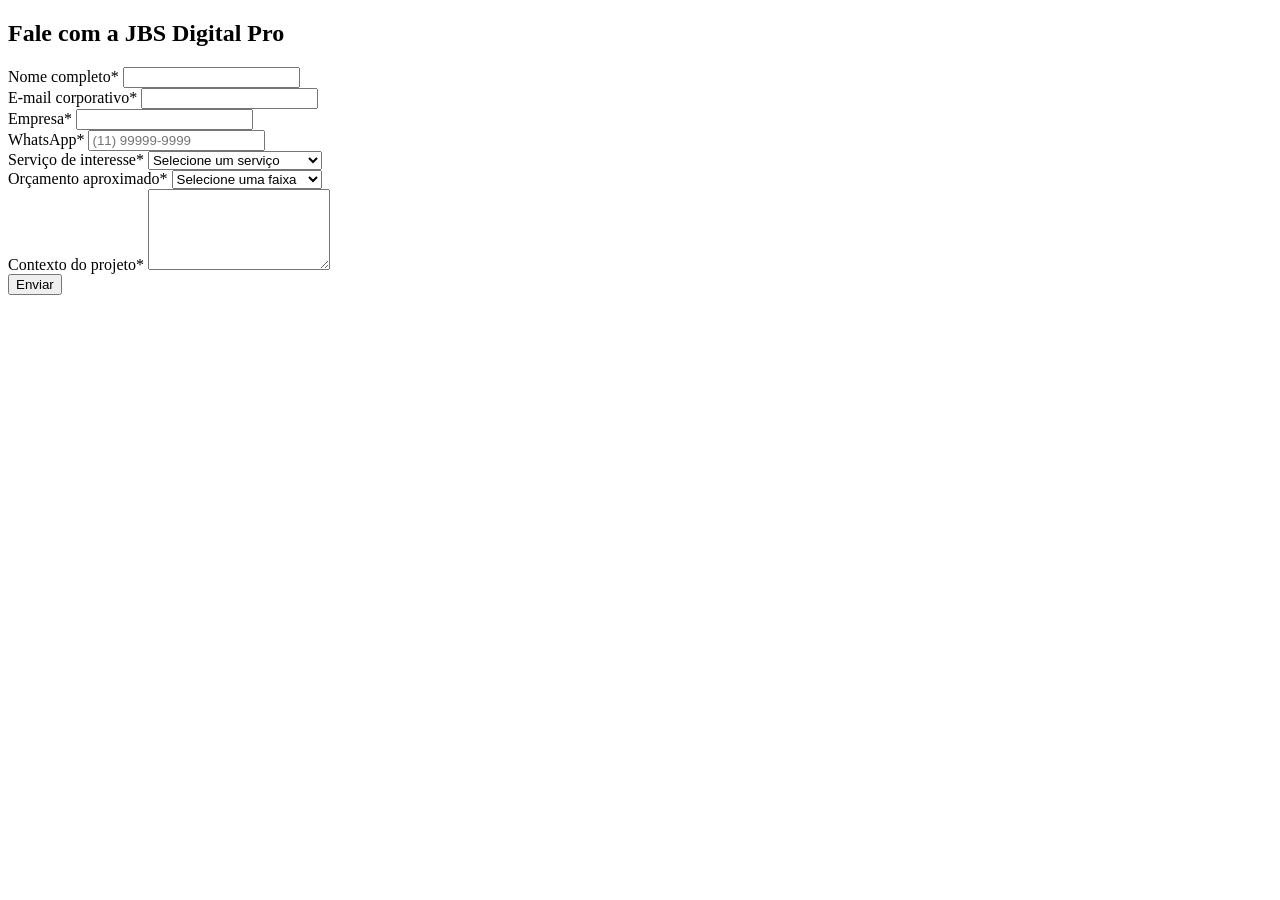
==== index.html @ 8828253c "Atualiza formulário para qualificação de leads no Odoo" ====
<!DOCTYPE html>
<html lang="pt-BR">
<head>
  <meta charset="UTF-8" />
  <meta name="viewport" content="width=device-width, initial-scale=1.0" />
  <title>JBS Digital Pro</title>
</head>
<body>
  <main>
    <section id="contato" aria-labelledby="contato-title">
      <h2 id="contato-title">Fale com a JBS Digital Pro</h2>

      <form id="lead-form" novalidate>
        <div>
          <label for="name">Nome completo*</label>
          <input type="text" id="name" name="name" autocomplete="name" required />
        </div>

        <div>
          <label for="email">E-mail corporativo*</label>
          <input type="email" id="email" name="email" autocomplete="email" required />
        </div>

        <div>
          <label for="company">Empresa*</label>
          <input type="text" id="company" name="company" autocomplete="organization" required />
        </div>

        <div>
          <label for="whatsapp">WhatsApp*</label>
          <input
            type="tel"
            id="whatsapp"
            name="whatsapp"
            inputmode="tel"
            placeholder="(11) 99999-9999"
            required
          />
        </div>

        <div>
          <label for="service_interest">Serviço de interesse*</label>
          <select id="service_interest" name="service_interest" required>
            <option value="">Selecione um serviço</option>
            <option value="sites">Sites institucionais</option>
            <option value="ecommerce">E-commerce</option>
            <option value="trafego_pago">Tráfego pago</option>
            <option value="seo">SEO</option>
            <option value="automacao">Automação e integrações</option>
            <option value="outro">Outro</option>
          </select>
        </div>

        <div>
          <label for="estimated_budget">Orçamento aproximado*</label>
          <select id="estimated_budget" name="estimated_budget" required>
            <option value="">Selecione uma faixa</option>
            <option value="ate_5k">Até R$ 5 mil</option>
            <option value="5k_15k">R$ 5 mil a R$ 15 mil</option>
            <option value="15k_30k">R$ 15 mil a R$ 30 mil</option>
            <option value="30k_plus">Acima de R$ 30 mil</option>
          </select>
        </div>

        <div>
          <label for="message">Contexto do projeto*</label>
          <textarea id="message" name="message" rows="5" required></textarea>
        </div>

        <input type="hidden" id="source_page" name="source_page" value="" />
        <input type="hidden" id="lead_source" name="lead_source" value="site_jbsdigitalpro" />

        <button type="submit">Enviar</button>
      </form>

      <p id="form-feedback" role="status" aria-live="polite"></p>
    </section>
  </main>

  <script src="script.js" defer></script>
</body>
</html>
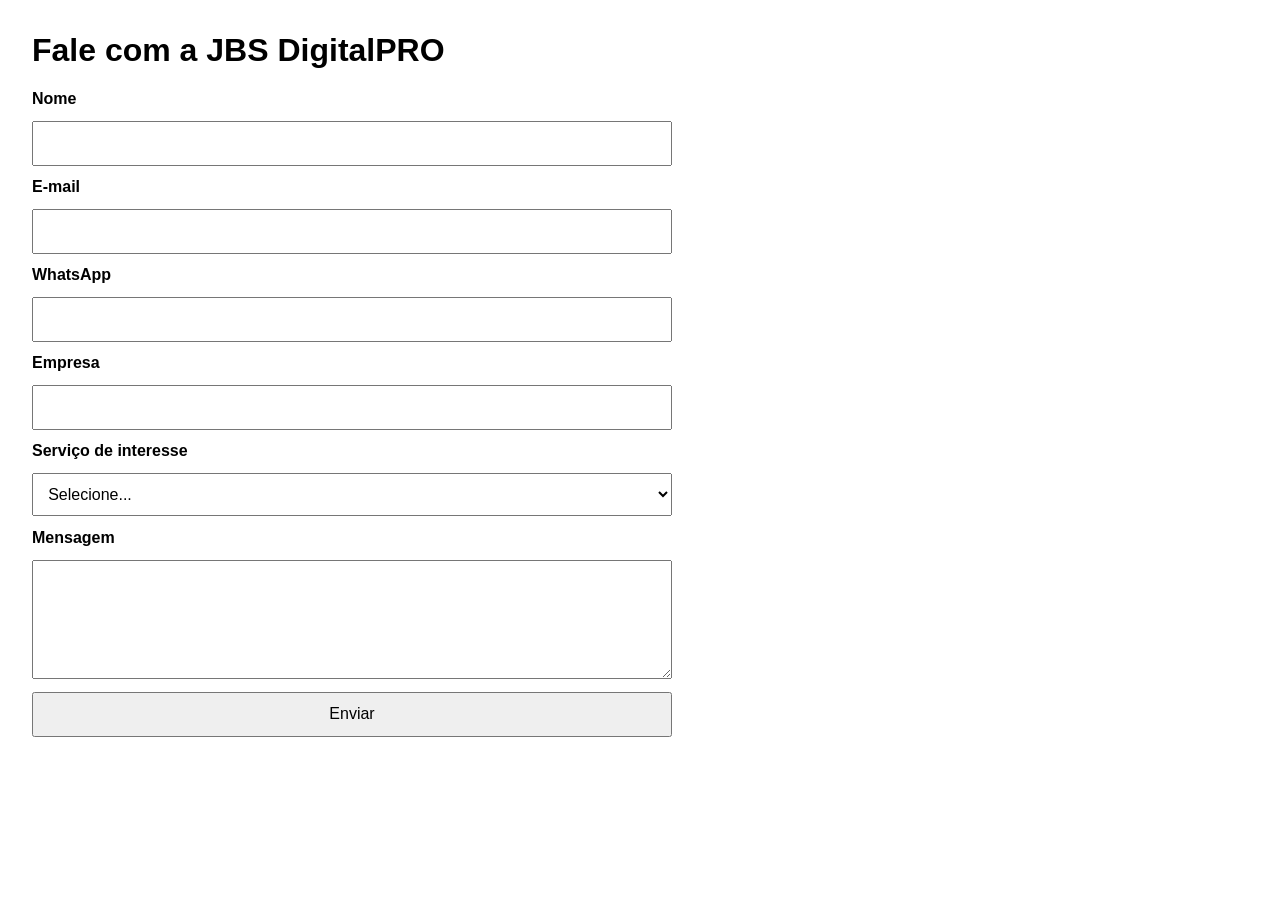
==== commit 7b0443b5: "Integra formulário do site ao webhook n8n e fluxo Odoo" ====
--- a/index.html
+++ b/index.html
@@ -1,82 +1,108 @@
-<!DOCTYPE html>
+<!doctype html>
 <html lang="pt-BR">
 <head>
   <meta charset="UTF-8" />
   <meta name="viewport" content="width=device-width, initial-scale=1.0" />
-  <title>JBS Digital Pro</title>
+  <title>JBS DigitalPRO - Contato</title>
+  <style>
+    body { font-family: Arial, sans-serif; margin: 2rem; }
+    form { max-width: 640px; display: grid; gap: 0.8rem; }
+    label { font-weight: 600; }
+    input, select, textarea, button { padding: 0.7rem; font-size: 1rem; }
+    .status { margin-top: 0.8rem; font-size: 0.95rem; }
+    .ok { color: #0a7f32; }
+    .erro { color: #b30000; }
+  </style>
 </head>
 <body>
-  <main>
-    <section id="contato" aria-labelledby="contato-title">
-      <h2 id="contato-title">Fale com a JBS Digital Pro</h2>
+  <h1>Fale com a JBS DigitalPRO</h1>
 
-      <form id="lead-form" novalidate>
-        <div>
-          <label for="name">Nome completo*</label>
-          <input type="text" id="name" name="name" autocomplete="name" required />
-        </div>
+  <form id="contato-form" novalidate>
+    <label for="nome">Nome</label>
+    <input id="nome" name="nome" type="text" required minlength="2" />
 
-        <div>
-          <label for="email">E-mail corporativo*</label>
-          <input type="email" id="email" name="email" autocomplete="email" required />
-        </div>
+    <label for="email">E-mail</label>
+    <input id="email" name="email" type="email" required />
 
-        <div>
-          <label for="company">Empresa*</label>
-          <input type="text" id="company" name="company" autocomplete="organization" required />
-        </div>
+    <label for="whatsapp">WhatsApp</label>
+    <input id="whatsapp" name="whatsapp" type="tel" required />
 
-        <div>
-          <label for="whatsapp">WhatsApp*</label>
-          <input
-            type="tel"
-            id="whatsapp"
-            name="whatsapp"
-            inputmode="tel"
-            placeholder="(11) 99999-9999"
-            required
-          />
-        </div>
+    <label for="empresa">Empresa</label>
+    <input id="empresa" name="empresa" type="text" required />
 
-        <div>
-          <label for="service_interest">Serviço de interesse*</label>
-          <select id="service_interest" name="service_interest" required>
-            <option value="">Selecione um serviço</option>
-            <option value="sites">Sites institucionais</option>
-            <option value="ecommerce">E-commerce</option>
-            <option value="trafego_pago">Tráfego pago</option>
-            <option value="seo">SEO</option>
-            <option value="automacao">Automação e integrações</option>
-            <option value="outro">Outro</option>
-          </select>
-        </div>
+    <label for="servico">Serviço de interesse</label>
+    <select id="servico" name="servico" required>
+      <option value="">Selecione...</option>
+      <option value="implantacao_odoo">Implantação Odoo</option>
+      <option value="integracao_n8n">Integração n8n</option>
+      <option value="consultoria_erp">Consultoria ERP</option>
+    </select>
 
-        <div>
-          <label for="estimated_budget">Orçamento aproximado*</label>
-          <select id="estimated_budget" name="estimated_budget" required>
-            <option value="">Selecione uma faixa</option>
-            <option value="ate_5k">Até R$ 5 mil</option>
-            <option value="5k_15k">R$ 5 mil a R$ 15 mil</option>
-            <option value="15k_30k">R$ 15 mil a R$ 30 mil</option>
-            <option value="30k_plus">Acima de R$ 30 mil</option>
-          </select>
-        </div>
+    <label for="mensagem">Mensagem</label>
+    <textarea id="mensagem" name="mensagem" rows="5" required minlength="10"></textarea>
 
-        <div>
-          <label for="message">Contexto do projeto*</label>
-          <textarea id="message" name="message" rows="5" required></textarea>
-        </div>
+    <button type="submit">Enviar</button>
+    <p id="status" class="status" role="status" aria-live="polite"></p>
+  </form>
 
-        <input type="hidden" id="source_page" name="source_page" value="" />
-        <input type="hidden" id="lead_source" name="lead_source" value="site_jbsdigitalpro" />
+  <script>
+    // Substitua pela URL pública do Webhook do n8n (produção)
+    const N8N_WEBHOOK_URL = "https://SEU-N8N/webhook/jbs-digitalpro-contato";
 
-        <button type="submit">Enviar</button>
-      </form>
+    const form = document.getElementById("contato-form");
+    const statusEl = document.getElementById("status");
 
-      <p id="form-feedback" role="status" aria-live="polite"></p>
-    </section>
-  </main>
+    function setStatus(texto, classe) {
+      statusEl.textContent = texto;
+      statusEl.className = `status ${classe}`;
+    }
 
-  <script src="script.js" defer></script>
+    form.addEventListener("submit", async (event) => {
+      event.preventDefault();
+      setStatus("", "");
+
+      if (!form.checkValidity()) {
+        form.reportValidity();
+        return;
+      }
+
+      const formData = new FormData(form);
+      const payload = {
+        nome: formData.get("nome")?.toString().trim(),
+        email: formData.get("email")?.toString().trim(),
+        whatsapp: formData.get("whatsapp")?.toString().trim(),
+        empresa: formData.get("empresa")?.toString().trim(),
+        servicoInteresse: formData.get("servico")?.toString().trim(),
+        mensagem: formData.get("mensagem")?.toString().trim(),
+        origem: "Site JBS DigitalPRO",
+        paginaAcessada: window.location.href,
+        userAgent: navigator.userAgent,
+        enviadoEm: new Date().toISOString()
+      };
+
+      try {
+        const response = await fetch(N8N_WEBHOOK_URL, {
+          method: "POST",
+          headers: {
+            "Content-Type": "application/json"
+          },
+          body: JSON.stringify(payload)
+        });
+
+        const result = await response.json().catch(() => ({}));
+
+        if (!response.ok || result.sucesso === false) {
+          const mensagemErro = result.mensagem || "Não foi possível enviar sua solicitação agora.";
+          setStatus(mensagemErro, "erro");
+          return;
+        }
+
+        setStatus(result.mensagem || "Mensagem enviada com sucesso!", "ok");
+        form.reset();
+      } catch {
+        setStatus("Erro de conexão ao enviar. Tente novamente em instantes.", "erro");
+      }
+    });
+  </script>
 </body>
 </html>
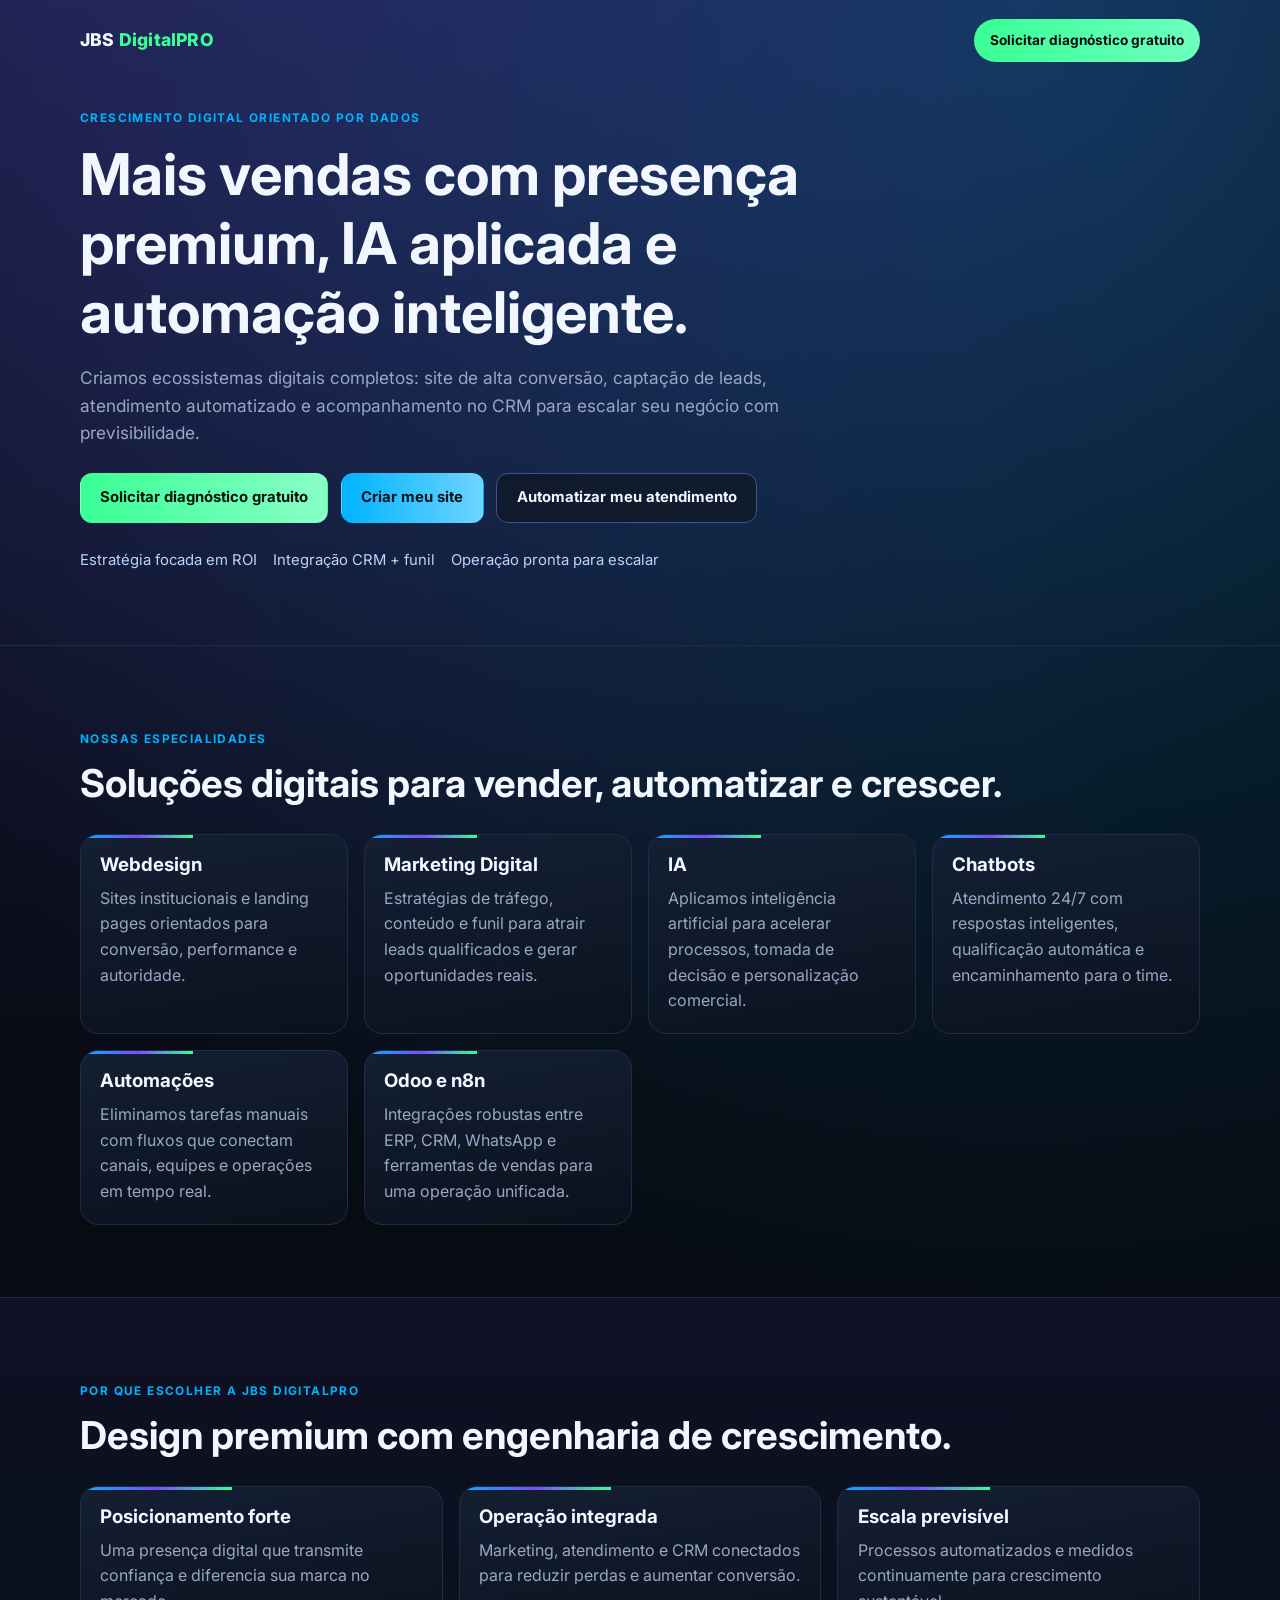
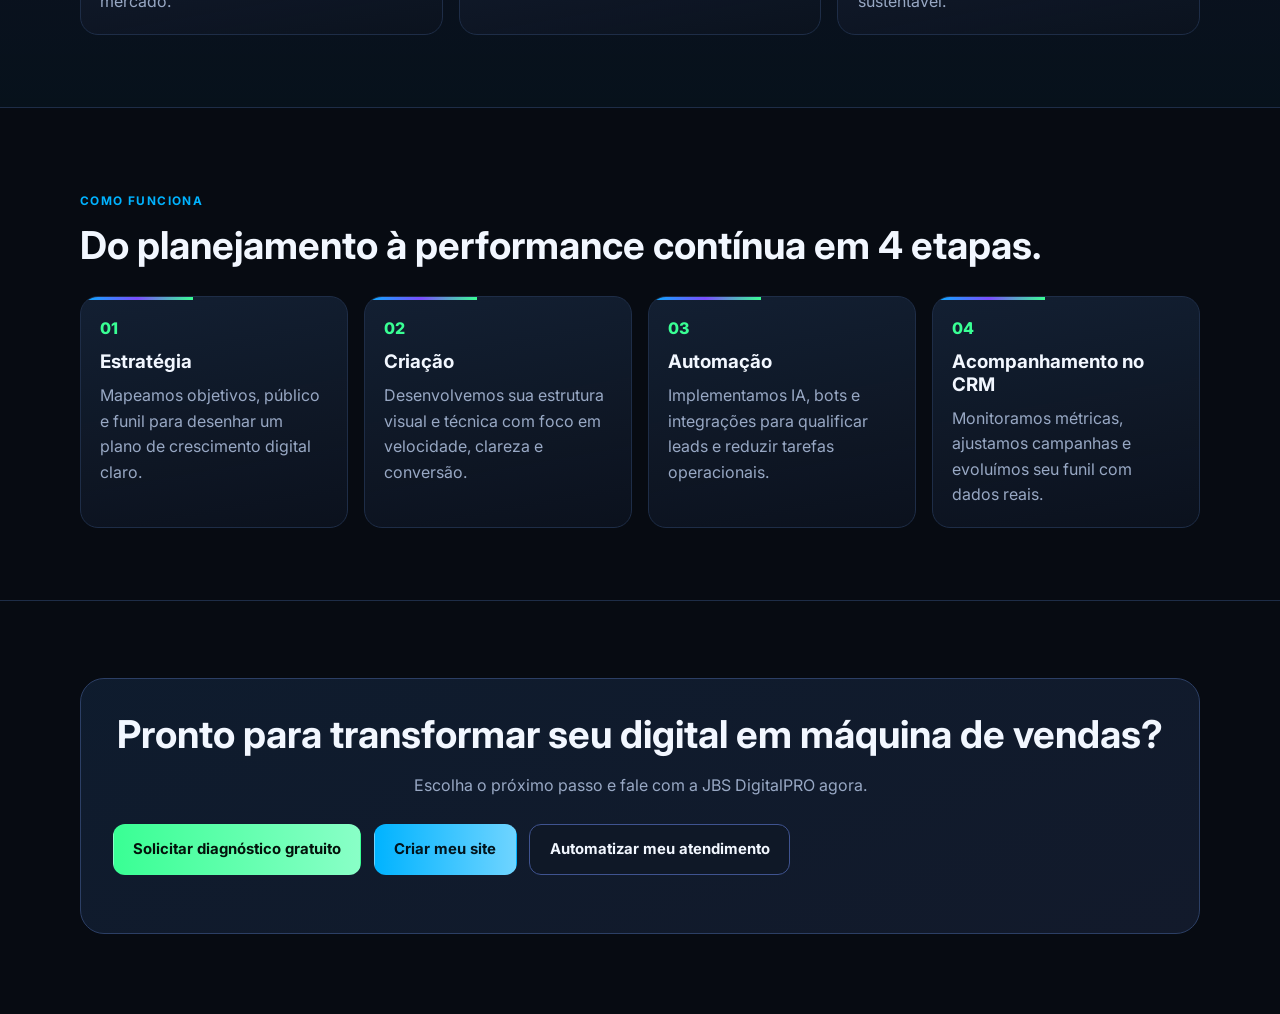
==== commit aa1d97bc: "Reestruturar homepage premium da JBS DigitalPRO Refs #20" ====
--- a/index.html
+++ b/index.html
@@ -1,108 +1,139 @@
-<!doctype html>
+<!DOCTYPE html>
 <html lang="pt-BR">
 <head>
   <meta charset="UTF-8" />
   <meta name="viewport" content="width=device-width, initial-scale=1.0" />
-  <title>JBS DigitalPRO - Contato</title>
-  <style>
-    body { font-family: Arial, sans-serif; margin: 2rem; }
-    form { max-width: 640px; display: grid; gap: 0.8rem; }
-    label { font-weight: 600; }
-    input, select, textarea, button { padding: 0.7rem; font-size: 1rem; }
-    .status { margin-top: 0.8rem; font-size: 0.95rem; }
-    .ok { color: #0a7f32; }
-    .erro { color: #b30000; }
-  </style>
+  <meta name="description" content="JBS DigitalPRO transforma negócios com webdesign, marketing digital, IA, chatbots e automações integradas ao CRM." />
+  <title>JBS DigitalPRO | Sites, IA e Automação para Escalar sua Empresa</title>
+  <link rel="preconnect" href="https://fonts.googleapis.com" />
+  <link rel="preconnect" href="https://fonts.gstatic.com" crossorigin />
+  <link href="https://fonts.googleapis.com/css2?family=Inter:wght@400;500;700;800&display=swap" rel="stylesheet" />
+  <link rel="stylesheet" href="styles.css" />
 </head>
 <body>
-  <h1>Fale com a JBS DigitalPRO</h1>
+  <header class="hero" id="topo">
+    <nav class="nav container">
+      <a class="logo" href="#topo">JBS <span>DigitalPRO</span></a>
+      <a class="nav-cta" href="#contato">Solicitar diagnóstico gratuito</a>
+    </nav>
 
-  <form id="contato-form" novalidate>
-    <label for="nome">Nome</label>
-    <input id="nome" name="nome" type="text" required minlength="2" />
+    <div class="hero-content container">
+      <p class="eyebrow">Crescimento digital orientado por dados</p>
+      <h1>Mais vendas com presença premium, IA aplicada e automação inteligente.</h1>
+      <p class="hero-subtitle">
+        Criamos ecossistemas digitais completos: site de alta conversão, captação de leads,
+        atendimento automatizado e acompanhamento no CRM para escalar seu negócio com previsibilidade.
+      </p>
+      <div class="hero-actions">
+        <a class="btn btn-primary" href="#contato">Solicitar diagnóstico gratuito</a>
+        <a class="btn btn-secondary" href="#servicos">Criar meu site</a>
+        <a class="btn btn-ghost" href="#automacoes">Automatizar meu atendimento</a>
+      </div>
+      <ul class="hero-proof">
+        <li>Estratégia focada em ROI</li>
+        <li>Integração CRM + funil</li>
+        <li>Operação pronta para escalar</li>
+      </ul>
+    </div>
+  </header>
 
-    <label for="email">E-mail</label>
-    <input id="email" name="email" type="email" required />
+  <main>
+    <section class="section container" id="servicos">
+      <div class="section-head">
+        <p class="eyebrow">Nossas especialidades</p>
+        <h2>Soluções digitais para vender, automatizar e crescer.</h2>
+      </div>
+      <div class="services-grid">
+        <article class="service-card">
+          <h3>Webdesign</h3>
+          <p>Sites institucionais e landing pages orientados para conversão, performance e autoridade.</p>
+        </article>
+        <article class="service-card">
+          <h3>Marketing Digital</h3>
+          <p>Estratégias de tráfego, conteúdo e funil para atrair leads qualificados e gerar oportunidades reais.</p>
+        </article>
+        <article class="service-card">
+          <h3>IA</h3>
+          <p>Aplicamos inteligência artificial para acelerar processos, tomada de decisão e personalização comercial.</p>
+        </article>
+        <article class="service-card">
+          <h3>Chatbots</h3>
+          <p>Atendimento 24/7 com respostas inteligentes, qualificação automática e encaminhamento para o time.</p>
+        </article>
+        <article class="service-card" id="automacoes">
+          <h3>Automações</h3>
+          <p>Eliminamos tarefas manuais com fluxos que conectam canais, equipes e operações em tempo real.</p>
+        </article>
+        <article class="service-card">
+          <h3>Odoo e n8n</h3>
+          <p>Integrações robustas entre ERP, CRM, WhatsApp e ferramentas de vendas para uma operação unificada.</p>
+        </article>
+      </div>
+    </section>
 
-    <label for="whatsapp">WhatsApp</label>
-    <input id="whatsapp" name="whatsapp" type="tel" required />
+    <section class="section benefits-wrap">
+      <div class="container">
+        <div class="section-head">
+          <p class="eyebrow">Por que escolher a JBS DigitalPRO</p>
+          <h2>Design premium com engenharia de crescimento.</h2>
+        </div>
+        <div class="benefits-grid">
+          <article class="benefit-card">
+            <h3>Posicionamento forte</h3>
+            <p>Uma presença digital que transmite confiança e diferencia sua marca no mercado.</p>
+          </article>
+          <article class="benefit-card">
+            <h3>Operação integrada</h3>
+            <p>Marketing, atendimento e CRM conectados para reduzir perdas e aumentar conversão.</p>
+          </article>
+          <article class="benefit-card">
+            <h3>Escala previsível</h3>
+            <p>Processos automatizados e medidos continuamente para crescimento sustentável.</p>
+          </article>
+        </div>
+      </div>
+    </section>
 
-    <label for="empresa">Empresa</label>
-    <input id="empresa" name="empresa" type="text" required />
+    <section class="section container" id="como-funciona">
+      <div class="section-head">
+        <p class="eyebrow">Como funciona</p>
+        <h2>Do planejamento à performance contínua em 4 etapas.</h2>
+      </div>
+      <div class="steps-grid">
+        <article class="step-card">
+          <span>01</span>
+          <h3>Estratégia</h3>
+          <p>Mapeamos objetivos, público e funil para desenhar um plano de crescimento digital claro.</p>
+        </article>
+        <article class="step-card">
+          <span>02</span>
+          <h3>Criação</h3>
+          <p>Desenvolvemos sua estrutura visual e técnica com foco em velocidade, clareza e conversão.</p>
+        </article>
+        <article class="step-card">
+          <span>03</span>
+          <h3>Automação</h3>
+          <p>Implementamos IA, bots e integrações para qualificar leads e reduzir tarefas operacionais.</p>
+        </article>
+        <article class="step-card">
+          <span>04</span>
+          <h3>Acompanhamento no CRM</h3>
+          <p>Monitoramos métricas, ajustamos campanhas e evoluímos seu funil com dados reais.</p>
+        </article>
+      </div>
+    </section>
 
-    <label for="servico">Serviço de interesse</label>
-    <select id="servico" name="servico" required>
-      <option value="">Selecione...</option>
-      <option value="implantacao_odoo">Implantação Odoo</option>
-      <option value="integracao_n8n">Integração n8n</option>
-      <option value="consultoria_erp">Consultoria ERP</option>
-    </select>
-
-    <label for="mensagem">Mensagem</label>
-    <textarea id="mensagem" name="mensagem" rows="5" required minlength="10"></textarea>
-
-    <button type="submit">Enviar</button>
-    <p id="status" class="status" role="status" aria-live="polite"></p>
-  </form>
-
-  <script>
-    // Substitua pela URL pública do Webhook do n8n (produção)
-    const N8N_WEBHOOK_URL = "https://SEU-N8N/webhook/jbs-digitalpro-contato";
-
-    const form = document.getElementById("contato-form");
-    const statusEl = document.getElementById("status");
-
-    function setStatus(texto, classe) {
-      statusEl.textContent = texto;
-      statusEl.className = `status ${classe}`;
-    }
-
-    form.addEventListener("submit", async (event) => {
-      event.preventDefault();
-      setStatus("", "");
-
-      if (!form.checkValidity()) {
-        form.reportValidity();
-        return;
-      }
-
-      const formData = new FormData(form);
-      const payload = {
-        nome: formData.get("nome")?.toString().trim(),
-        email: formData.get("email")?.toString().trim(),
-        whatsapp: formData.get("whatsapp")?.toString().trim(),
-        empresa: formData.get("empresa")?.toString().trim(),
-        servicoInteresse: formData.get("servico")?.toString().trim(),
-        mensagem: formData.get("mensagem")?.toString().trim(),
-        origem: "Site JBS DigitalPRO",
-        paginaAcessada: window.location.href,
-        userAgent: navigator.userAgent,
-        enviadoEm: new Date().toISOString()
-      };
-
-      try {
-        const response = await fetch(N8N_WEBHOOK_URL, {
-          method: "POST",
-          headers: {
-            "Content-Type": "application/json"
-          },
-          body: JSON.stringify(payload)
-        });
-
-        const result = await response.json().catch(() => ({}));
-
-        if (!response.ok || result.sucesso === false) {
-          const mensagemErro = result.mensagem || "Não foi possível enviar sua solicitação agora.";
-          setStatus(mensagemErro, "erro");
-          return;
-        }
-
-        setStatus(result.mensagem || "Mensagem enviada com sucesso!", "ok");
-        form.reset();
-      } catch {
-        setStatus("Erro de conexão ao enviar. Tente novamente em instantes.", "erro");
-      }
-    });
-  </script>
+    <section class="section final-cta" id="contato">
+      <div class="container final-cta-content">
+        <h2>Pronto para transformar seu digital em máquina de vendas?</h2>
+        <p>Escolha o próximo passo e fale com a JBS DigitalPRO agora.</p>
+        <div class="hero-actions">
+          <a class="btn btn-primary" href="#">Solicitar diagnóstico gratuito</a>
+          <a class="btn btn-secondary" href="#">Criar meu site</a>
+          <a class="btn btn-ghost" href="#">Automatizar meu atendimento</a>
+        </div>
+      </div>
+    </section>
+  </main>
 </body>
 </html>
--- a/styles.css
+++ b/styles.css
@@ -0,0 +1,195 @@
+:root {
+  --bg: #070b12;
+  --panel: #101826;
+  --text: #f2f7ff;
+  --muted: #98a8c4;
+  --neon: #39ff94;
+  --electric: #00b3ff;
+  --purple: #7c4dff;
+  --border: #1e2d47;
+}
+
+* { box-sizing: border-box; }
+
+body {
+  margin: 0;
+  font-family: 'Inter', sans-serif;
+  background:
+    radial-gradient(circle at 12% -20%, rgba(124, 77, 255, 0.35), transparent 50%),
+    radial-gradient(circle at 80% 0, rgba(0, 179, 255, 0.25), transparent 48%),
+    var(--bg);
+  color: var(--text);
+  line-height: 1.6;
+}
+
+.container {
+  width: min(1120px, 92vw);
+  margin: 0 auto;
+}
+
+.hero {
+  padding: 1.2rem 0 4.5rem;
+  border-bottom: 1px solid var(--border);
+}
+
+.nav {
+  display: flex;
+  justify-content: space-between;
+  align-items: center;
+  gap: 1rem;
+  padding-bottom: 2.2rem;
+}
+
+.logo {
+  color: var(--text);
+  text-decoration: none;
+  font-size: 1.1rem;
+  font-weight: 800;
+  letter-spacing: 0.2px;
+}
+
+.logo span { color: var(--neon); }
+
+.nav-cta {
+  color: var(--bg);
+  background: linear-gradient(90deg, var(--neon), #6dffbf);
+  padding: 0.65rem 1rem;
+  border-radius: 999px;
+  text-decoration: none;
+  font-weight: 700;
+  font-size: 0.85rem;
+}
+
+.eyebrow {
+  color: var(--electric);
+  text-transform: uppercase;
+  font-size: 0.74rem;
+  letter-spacing: 1.4px;
+  font-weight: 700;
+}
+
+h1, h2, h3 { line-height: 1.2; margin: 0 0 0.6rem; }
+
+h1 { font-size: clamp(2rem, 6vw, 3.6rem); max-width: 880px; }
+h2 { font-size: clamp(1.5rem, 4vw, 2.4rem); }
+
+.hero-subtitle {
+  max-width: 760px;
+  color: var(--muted);
+  font-size: 1.08rem;
+}
+
+.hero-actions {
+  display: flex;
+  gap: 0.8rem;
+  flex-wrap: wrap;
+  margin: 1.6rem 0;
+}
+
+.btn {
+  text-decoration: none;
+  padding: 0.78rem 1.2rem;
+  border-radius: 12px;
+  font-weight: 700;
+  font-size: 0.93rem;
+  border: 1px solid transparent;
+}
+
+.btn-primary {
+  color: #03120b;
+  background: linear-gradient(90deg, var(--neon), #89ffc7);
+}
+
+.btn-secondary {
+  background: linear-gradient(90deg, var(--electric), #6fd4ff);
+  color: #01131c;
+}
+
+.btn-ghost {
+  color: var(--text);
+  border-color: #3f5390;
+  background: rgba(16, 24, 38, 0.8);
+}
+
+.hero-proof {
+  display: flex;
+  gap: 1rem;
+  flex-wrap: wrap;
+  padding: 0;
+  margin: 1rem 0 0;
+  list-style: none;
+  color: #b9d4ff;
+  font-size: 0.93rem;
+}
+
+.section { padding: 4.5rem 0; }
+.section-head { margin-bottom: 1.7rem; }
+
+.services-grid,
+.benefits-grid,
+.steps-grid {
+  display: grid;
+  grid-template-columns: repeat(auto-fit, minmax(230px, 1fr));
+  gap: 1rem;
+}
+
+.service-card,
+.benefit-card,
+.step-card {
+  background: linear-gradient(170deg, rgba(20, 32, 52, 0.95), rgba(11, 18, 30, 0.9));
+  border: 1px solid var(--border);
+  border-radius: 18px;
+  padding: 1.2rem;
+  position: relative;
+  overflow: hidden;
+}
+
+.service-card::before,
+.benefit-card::before,
+.step-card::before {
+  content: '';
+  position: absolute;
+  inset: 0 auto auto 0;
+  width: 42%;
+  height: 3px;
+  background: linear-gradient(90deg, var(--electric), var(--purple), var(--neon));
+}
+
+.service-card p,
+.benefit-card p,
+.step-card p { color: var(--muted); margin: 0; }
+
+.benefits-wrap {
+  background: linear-gradient(180deg, rgba(124, 77, 255, 0.08), rgba(0, 179, 255, 0.04));
+  border-top: 1px solid var(--border);
+  border-bottom: 1px solid var(--border);
+}
+
+.step-card span {
+  font-weight: 800;
+  color: var(--neon);
+  display: inline-block;
+  margin-bottom: 0.6rem;
+}
+
+.final-cta {
+  border-top: 1px solid var(--border);
+  padding-top: 4.8rem;
+  padding-bottom: 5rem;
+}
+
+.final-cta-content {
+  background: linear-gradient(160deg, rgba(15, 29, 48, 0.92), rgba(19, 27, 45, 0.92));
+  border: 1px solid #2c3f65;
+  border-radius: 24px;
+  padding: 2rem;
+  text-align: center;
+}
+
+.final-cta-content p { color: var(--muted); }
+
+@media (max-width: 740px) {
+  .nav { flex-direction: column; align-items: flex-start; }
+  .hero { padding-top: 1rem; }
+  .btn { width: 100%; text-align: center; }
+}
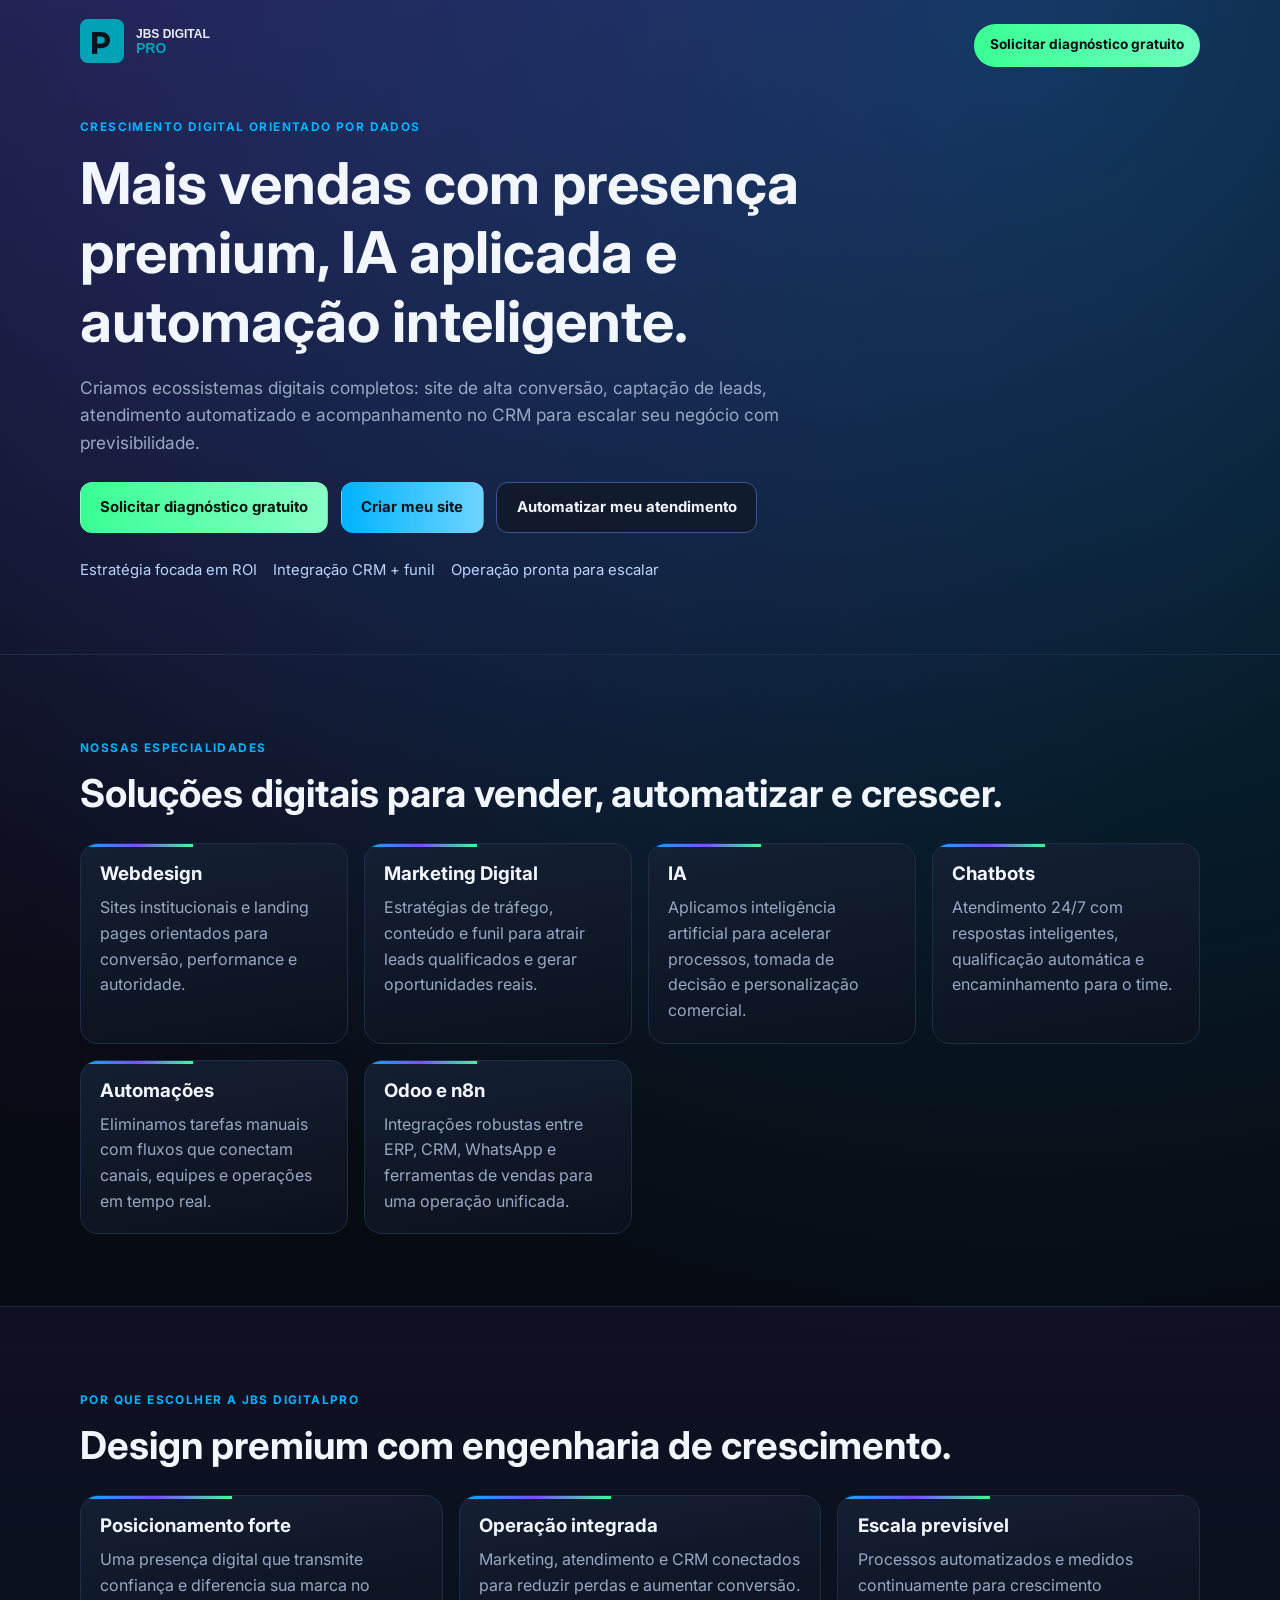
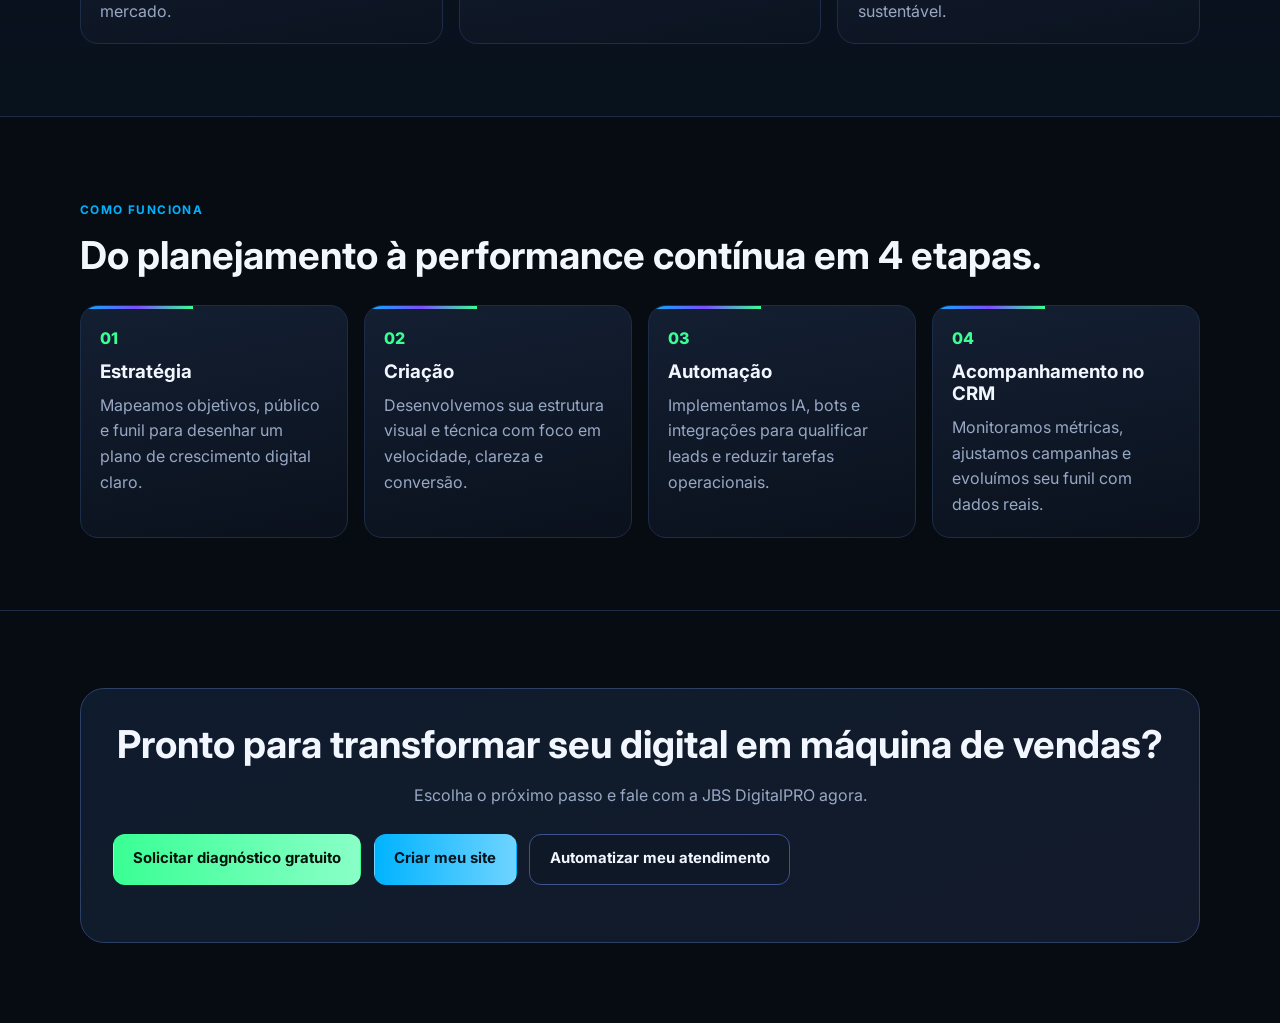
==== commit 098bdad8: "Apply brand identity to homepage metadata and header" ====
--- a/index.html
+++ b/index.html
@@ -4,7 +4,14 @@
   <meta charset="UTF-8" />
   <meta name="viewport" content="width=device-width, initial-scale=1.0" />
   <meta name="description" content="JBS DigitalPRO transforma negócios com webdesign, marketing digital, IA, chatbots e automações integradas ao CRM." />
+  <meta name="theme-color" content="#070b12" />
+  <meta property="og:title" content="JBS DigitalPRO | Sites, IA e Automação" />
+  <meta property="og:description" content="Webdesign, marketing digital, IA, chatbots, Odoo e n8n para transformar presença digital em crescimento comercial." />
+  <meta property="og:image" content="assets/img/logo-social.svg" />
+  <meta property="og:type" content="website" />
   <title>JBS DigitalPRO | Sites, IA e Automação para Escalar sua Empresa</title>
+  <link rel="icon" type="image/svg+xml" href="assets/img/favicon.svg" />
+  <link rel="apple-touch-icon" href="assets/img/apple-touch-icon.svg" />
   <link rel="preconnect" href="https://fonts.googleapis.com" />
   <link rel="preconnect" href="https://fonts.gstatic.com" crossorigin />
   <link href="https://fonts.googleapis.com/css2?family=Inter:wght@400;500;700;800&display=swap" rel="stylesheet" />
@@ -13,7 +20,9 @@
 <body>
   <header class="hero" id="topo">
     <nav class="nav container">
-      <a class="logo" href="#topo">JBS <span>DigitalPRO</span></a>
+      <a class="logo" href="#topo" aria-label="JBS DigitalPRO - página inicial">
+        <img class="site-logo" src="assets/img/logo-dark.svg" alt="JBS DigitalPRO" width="180" height="44" />
+      </a>
       <a class="nav-cta" href="#contato">Solicitar diagnóstico gratuito</a>
     </nav>
 
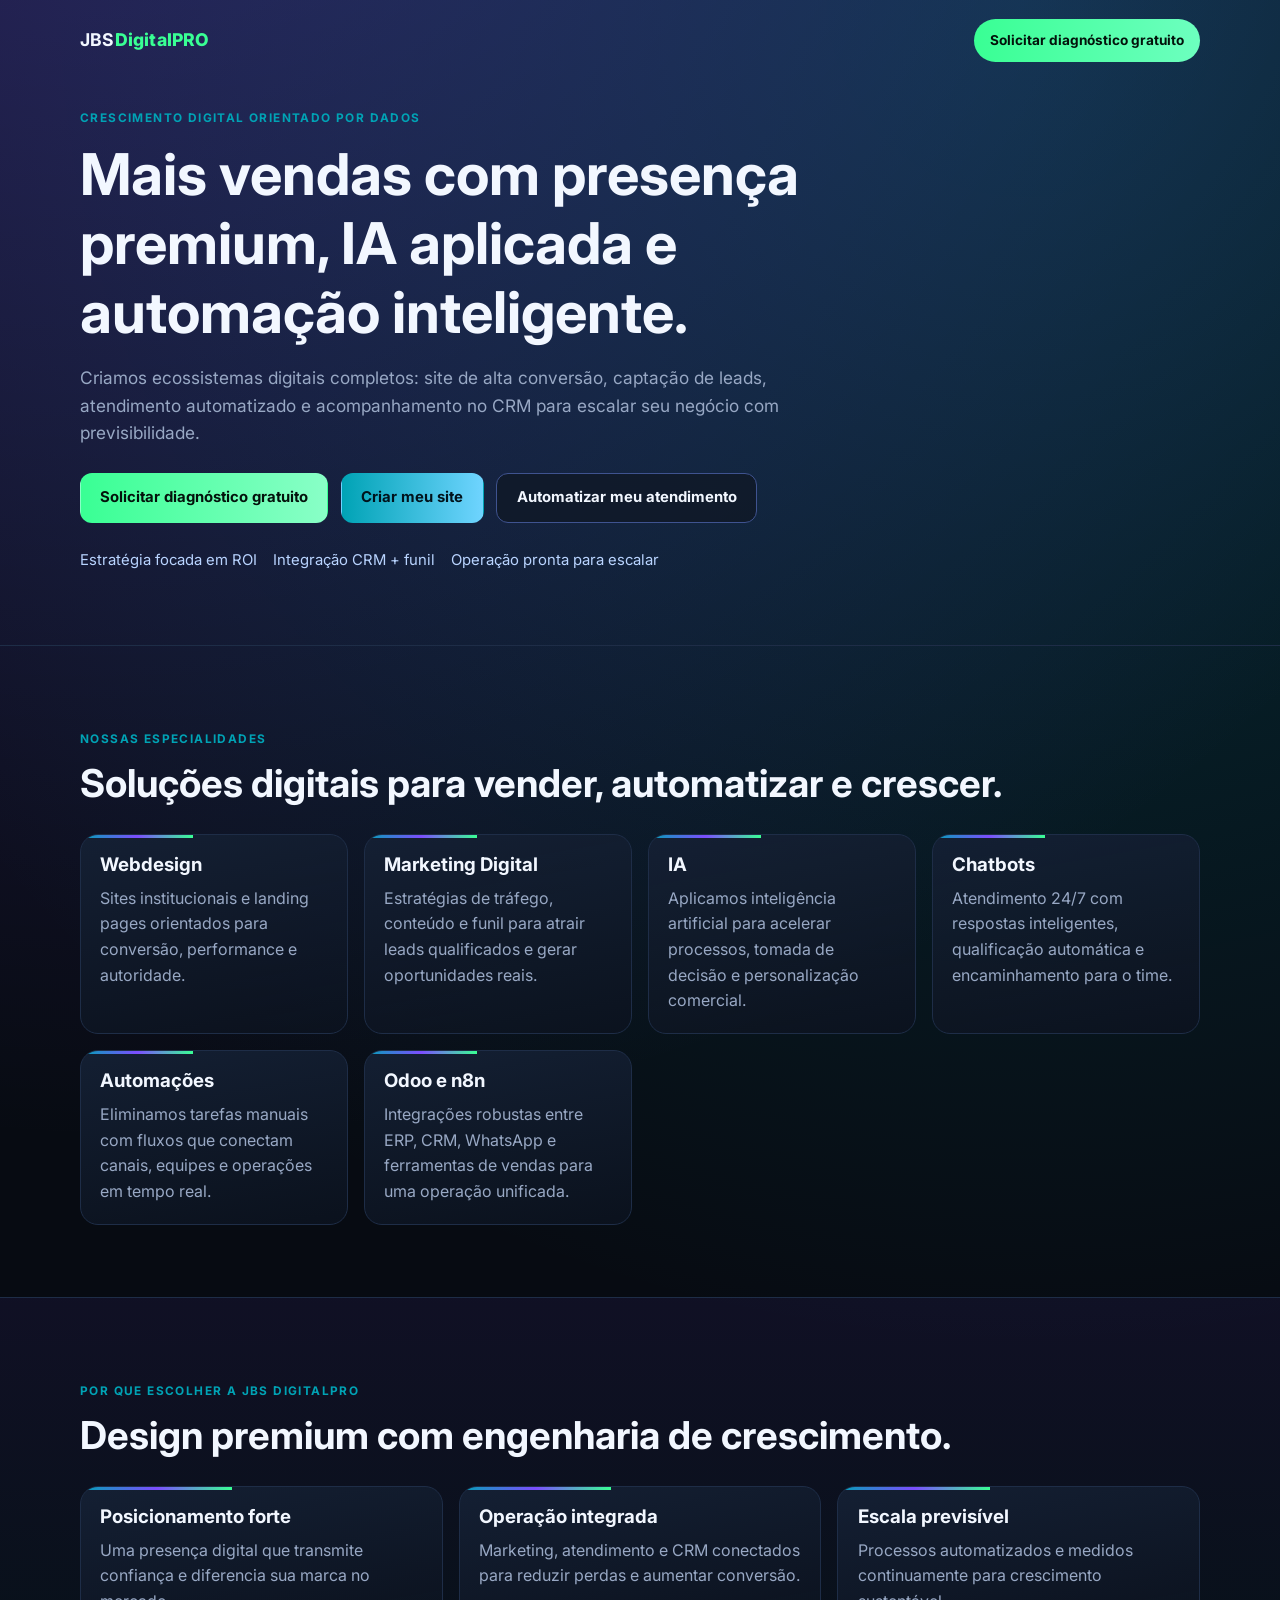
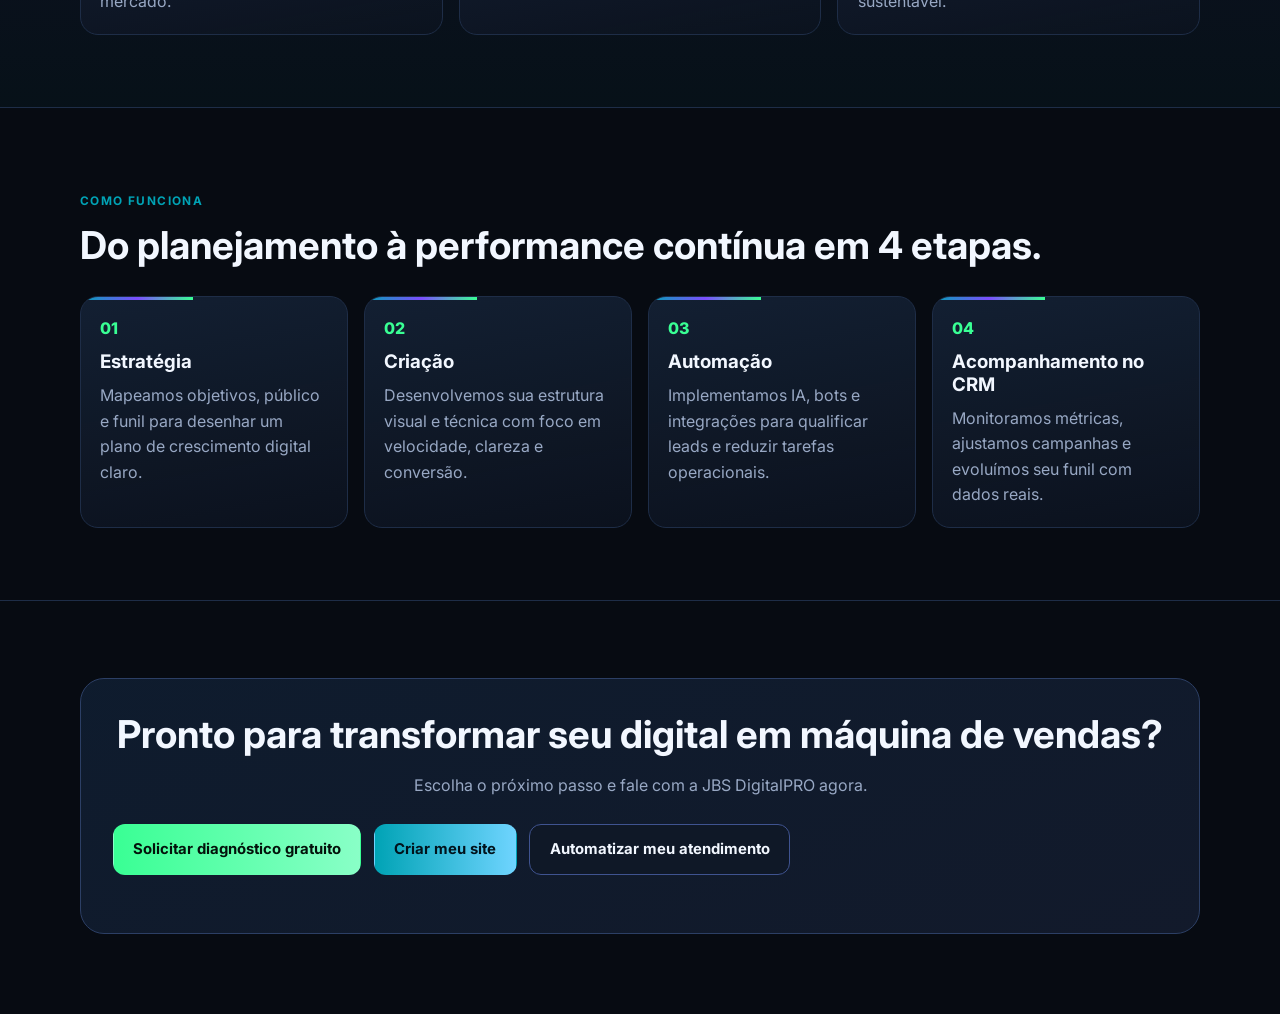
==== commit 5a42e227: "Replace broken header image with stable brand wordmark" ====
--- a/index.html
+++ b/index.html
@@ -21,7 +21,7 @@
   <header class="hero" id="topo">
     <nav class="nav container">
       <a class="logo" href="#topo" aria-label="JBS DigitalPRO - página inicial">
-        <img class="site-logo" src="assets/img/logo-dark.svg" alt="JBS DigitalPRO" width="180" height="44" />
+        <strong>JBS</strong><span>DigitalPRO</span>
       </a>
       <a class="nav-cta" href="#contato">Solicitar diagnóstico gratuito</a>
     </nav>
--- a/styles.css
+++ b/styles.css
@@ -4,9 +4,12 @@
   --text: #f2f7ff;
   --muted: #98a8c4;
   --neon: #39ff94;
-  --electric: #00b3ff;
+  --electric: #00a3b5;
   --purple: #7c4dff;
+  --brand-blue: #0f4c81;
+  --brand-gold: #f5a623;
   --border: #1e2d47;
+  --focus: #f5a623;
 }
 
 * { box-sizing: border-box; }
@@ -16,7 +19,7 @@
   font-family: 'Inter', sans-serif;
   background:
     radial-gradient(circle at 12% -20%, rgba(124, 77, 255, 0.35), transparent 50%),
-    radial-gradient(circle at 80% 0, rgba(0, 179, 255, 0.25), transparent 48%),
+    radial-gradient(circle at 80% 0, rgba(0, 163, 181, 0.25), transparent 48%),
     var(--bg);
   color: var(--text);
   line-height: 1.6;
@@ -46,12 +49,21 @@
   font-size: 1.1rem;
   font-weight: 800;
   letter-spacing: 0.2px;
+  display: inline-flex;
+  align-items: center;
+}
+
+.site-logo {
+  display: block;
+  width: min(240px, 58vw);
+  max-height: 92px;
+  height: auto;
 }
 
 .logo span { color: var(--neon); }
 
 .nav-cta {
-  color: var(--bg);
+  color: #03120b;
   background: linear-gradient(90deg, var(--neon), #6dffbf);
   padding: 0.65rem 1rem;
   border-radius: 999px;
@@ -109,6 +121,18 @@
   color: var(--text);
   border-color: #3f5390;
   background: rgba(16, 24, 38, 0.8);
+}
+
+.nav-cta:hover,
+.btn:hover {
+  transform: translateY(-1px);
+}
+
+.nav-cta:focus-visible,
+.btn:focus-visible,
+a:focus-visible {
+  outline: 3px solid var(--focus);
+  outline-offset: 3px;
 }
 
 .hero-proof {
@@ -160,7 +184,7 @@
 .step-card p { color: var(--muted); margin: 0; }
 
 .benefits-wrap {
-  background: linear-gradient(180deg, rgba(124, 77, 255, 0.08), rgba(0, 179, 255, 0.04));
+  background: linear-gradient(180deg, rgba(124, 77, 255, 0.08), rgba(0, 163, 181, 0.04));
   border-top: 1px solid var(--border);
   border-bottom: 1px solid var(--border);
 }
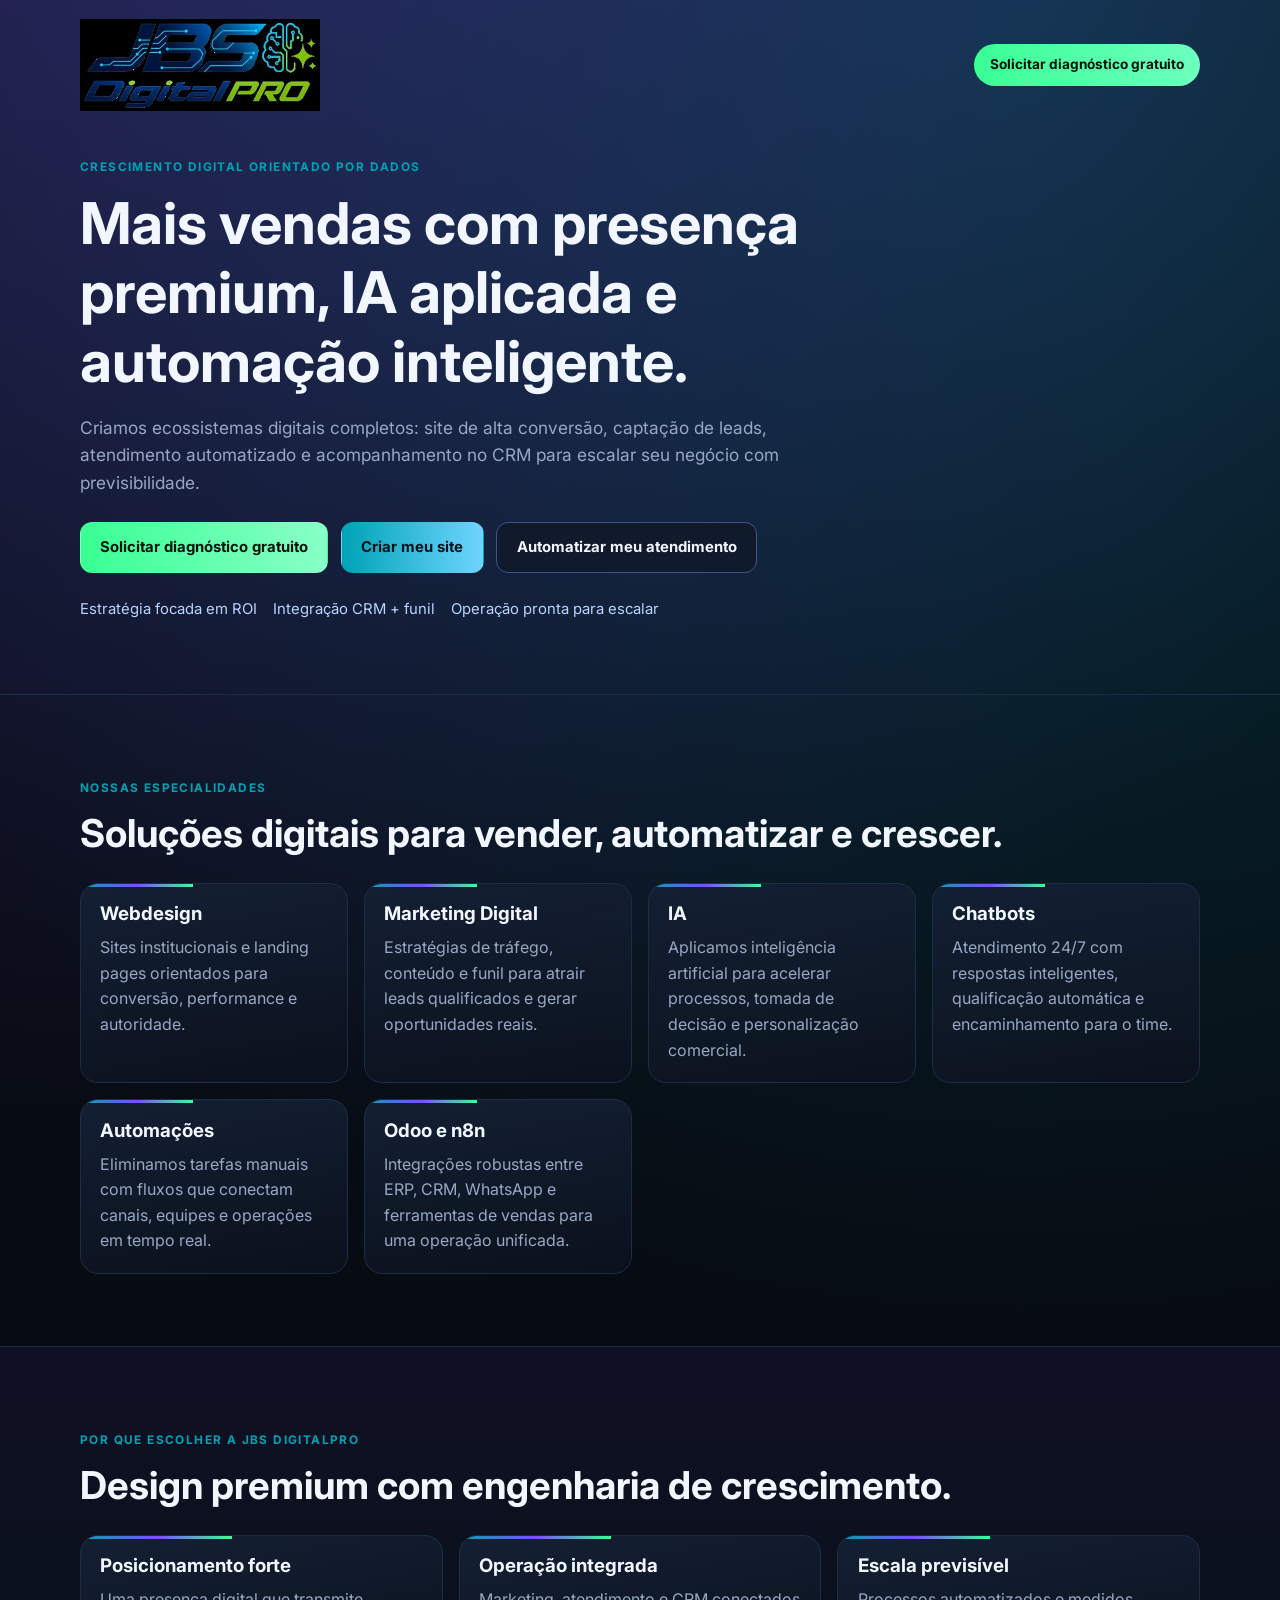
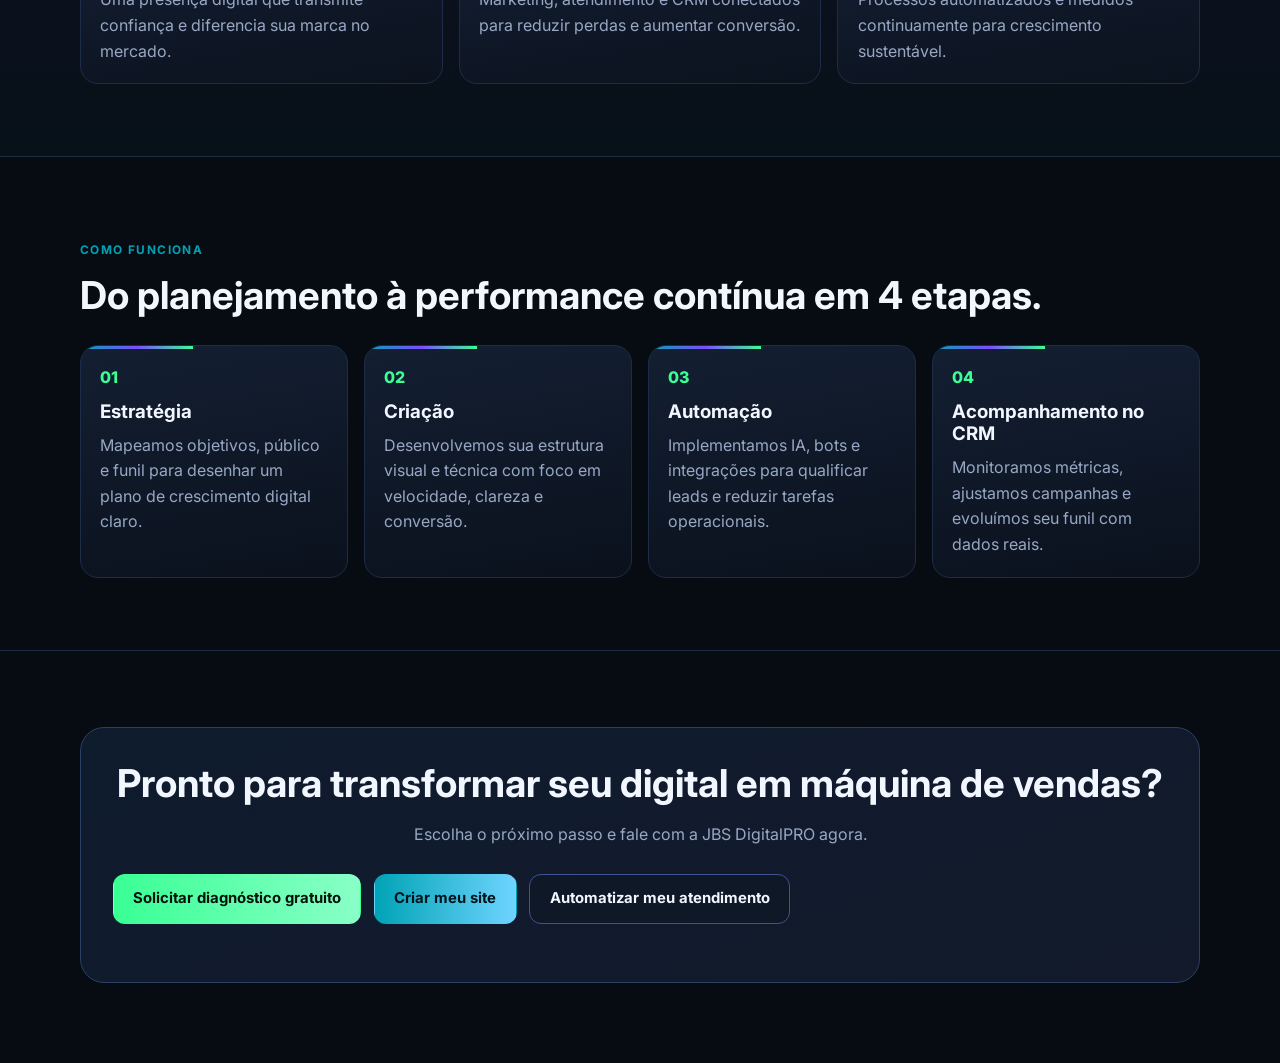
==== commit 6d1b6ddf: "Corrigir header com logotipo oficial" ====
--- a/index.html
+++ b/index.html
@@ -21,7 +21,7 @@
   <header class="hero" id="topo">
     <nav class="nav container">
       <a class="logo" href="#topo" aria-label="JBS DigitalPRO - página inicial">
-        <strong>JBS</strong><span>DigitalPRO</span>
+        <img class="site-logo" src="assets/img/logo-official-dark.jpg" alt="JBS DigitalPRO" width="420" height="161" />
       </a>
       <a class="nav-cta" href="#contato">Solicitar diagnóstico gratuito</a>
     </nav>
--- a/styles.css
+++ b/styles.css
@@ -44,23 +44,18 @@
 }
 
 .logo {
-  color: var(--text);
   text-decoration: none;
-  font-size: 1.1rem;
-  font-weight: 800;
-  letter-spacing: 0.2px;
   display: inline-flex;
   align-items: center;
+  line-height: 1;
 }
 
 .site-logo {
   display: block;
   width: min(240px, 58vw);
-  max-height: 92px;
   height: auto;
-}
-
-.logo span { color: var(--neon); }
+  object-fit: contain;
+}
 
 .nav-cta {
   color: #03120b;
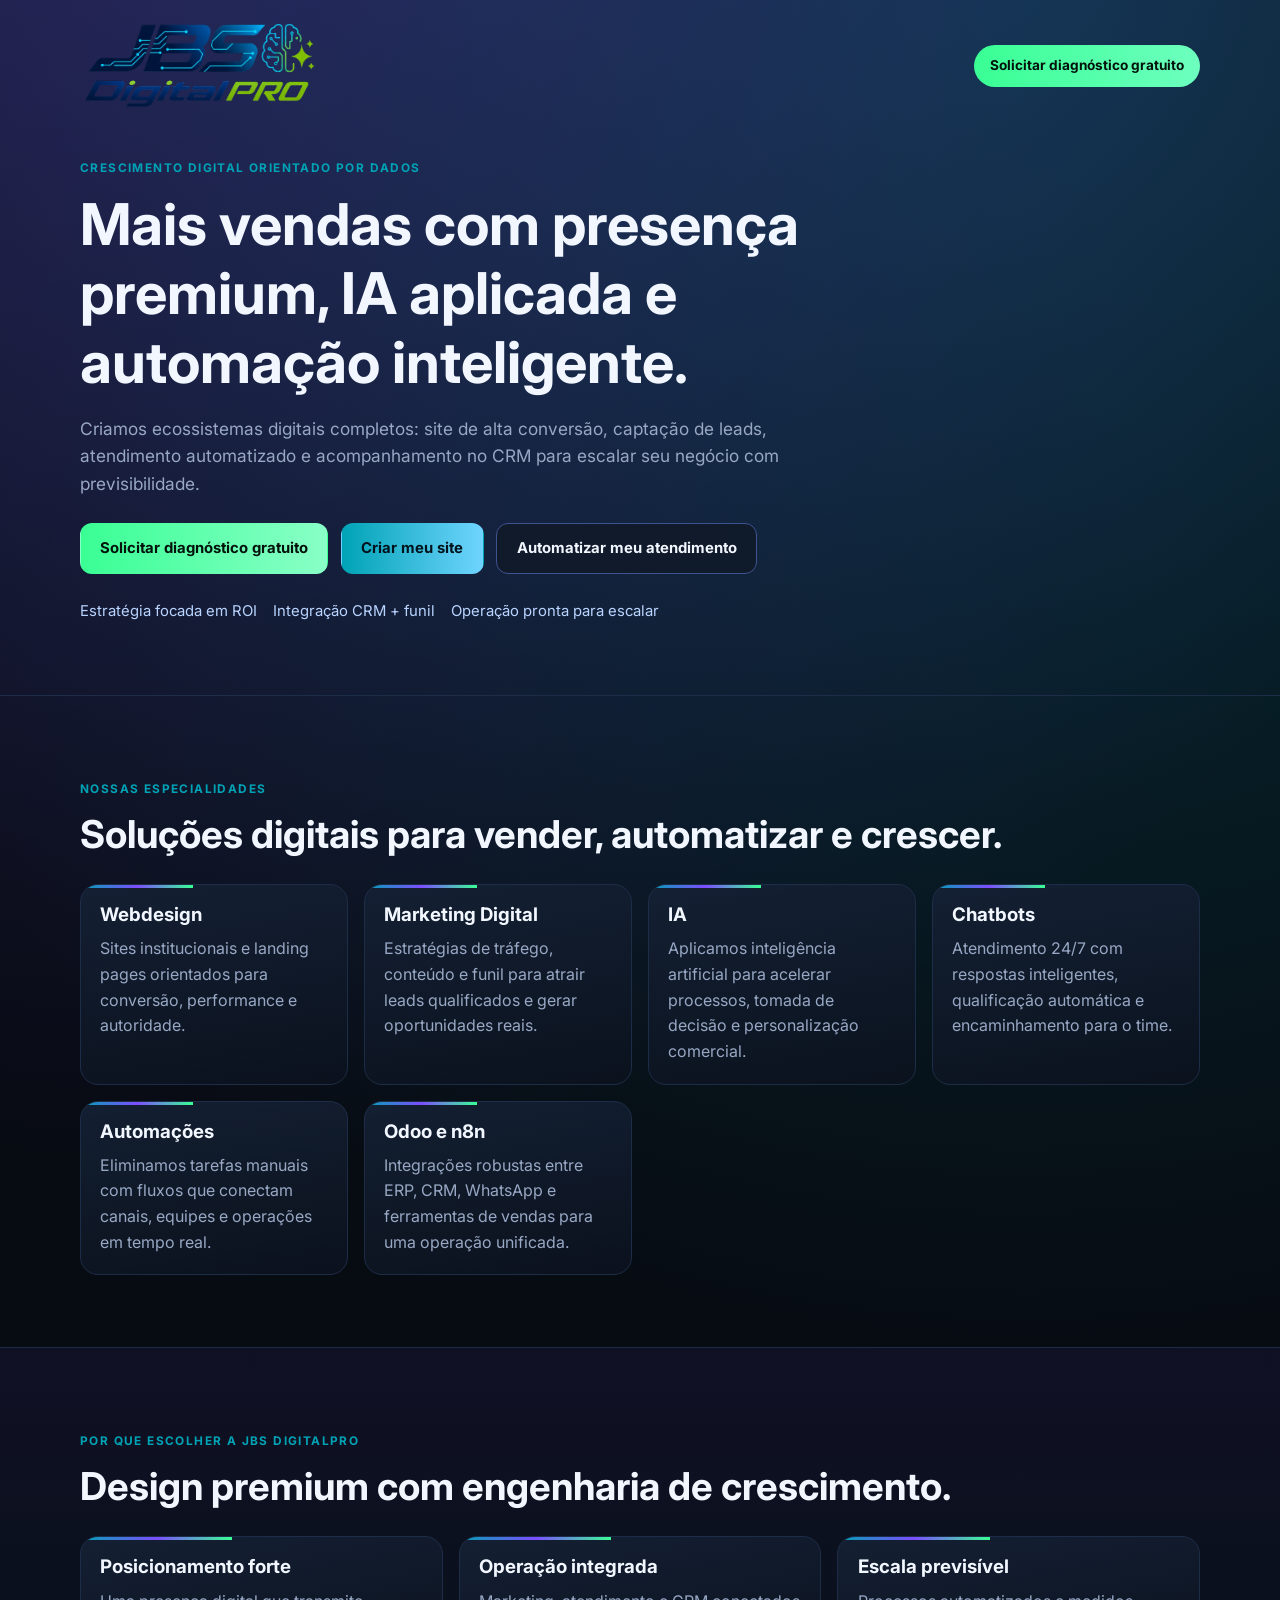
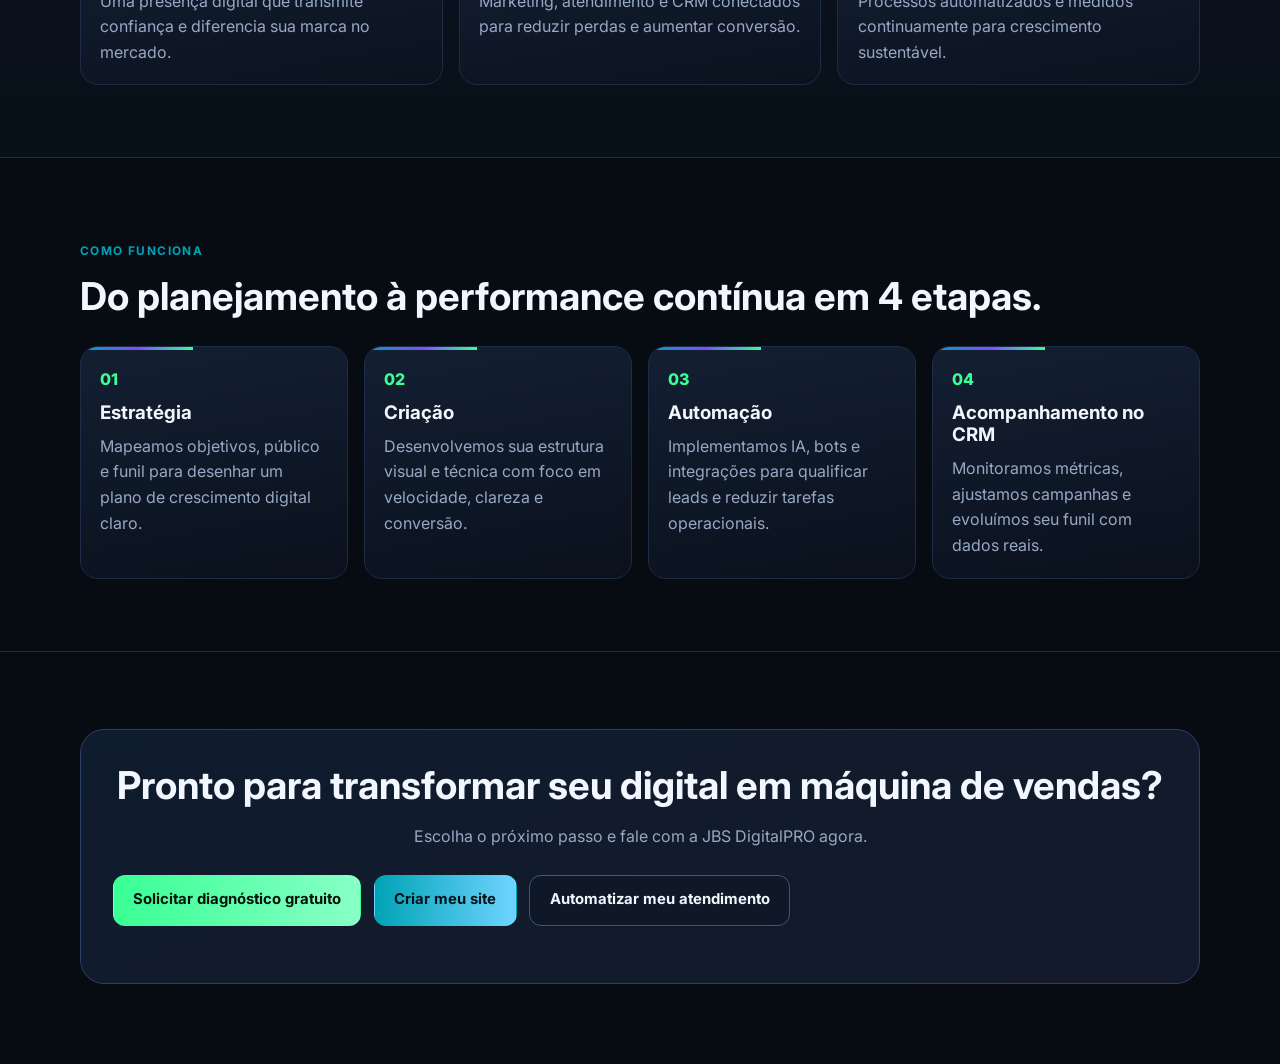
==== commit fbcf246c: "Usar logotipo oficial com fundo transparente" ====
--- a/index.html
+++ b/index.html
@@ -21,7 +21,7 @@
   <header class="hero" id="topo">
     <nav class="nav container">
       <a class="logo" href="#topo" aria-label="JBS DigitalPRO - página inicial">
-        <img class="site-logo" src="assets/img/logo-official-dark.jpg" alt="JBS DigitalPRO" width="420" height="161" />
+        <img class="site-logo" src="assets/img/logo-official-transparent.png" alt="JBS DigitalPRO" width="1200" height="476" />
       </a>
       <a class="nav-cta" href="#contato">Solicitar diagnóstico gratuito</a>
     </nav>
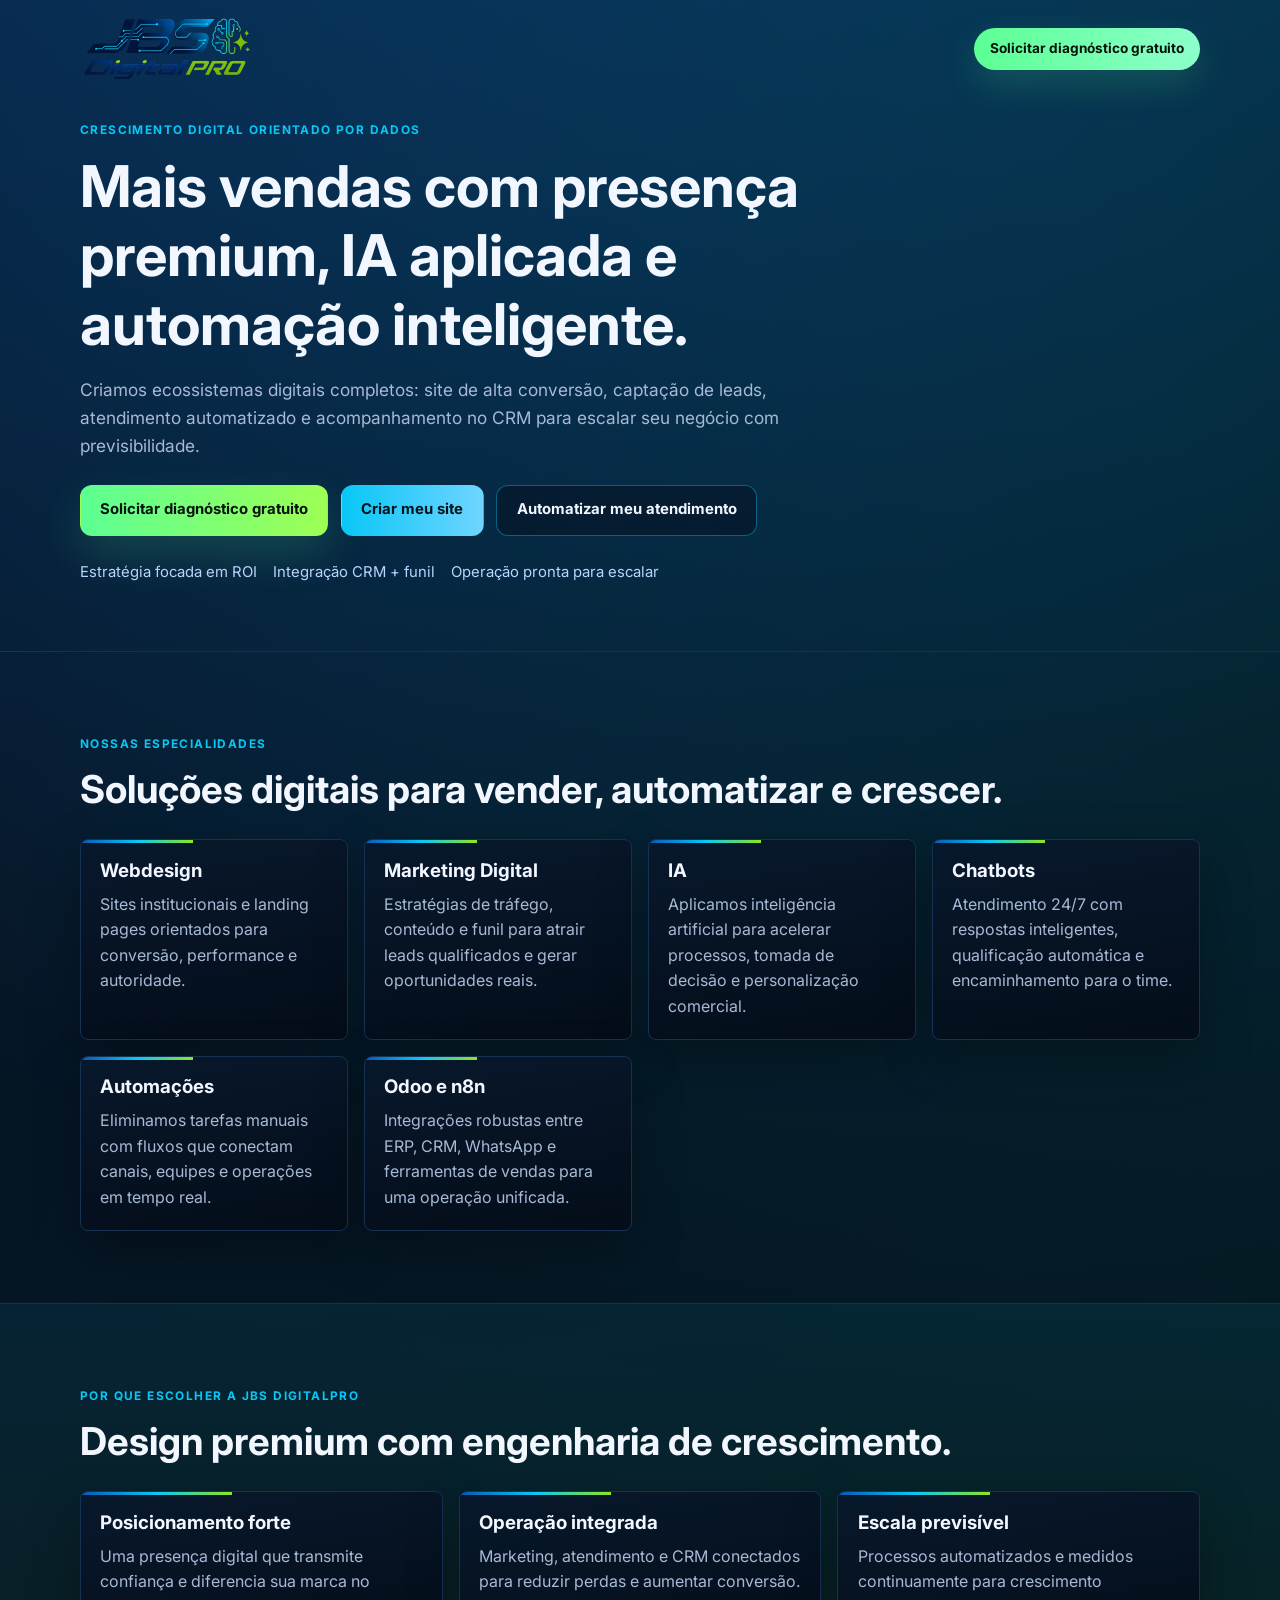
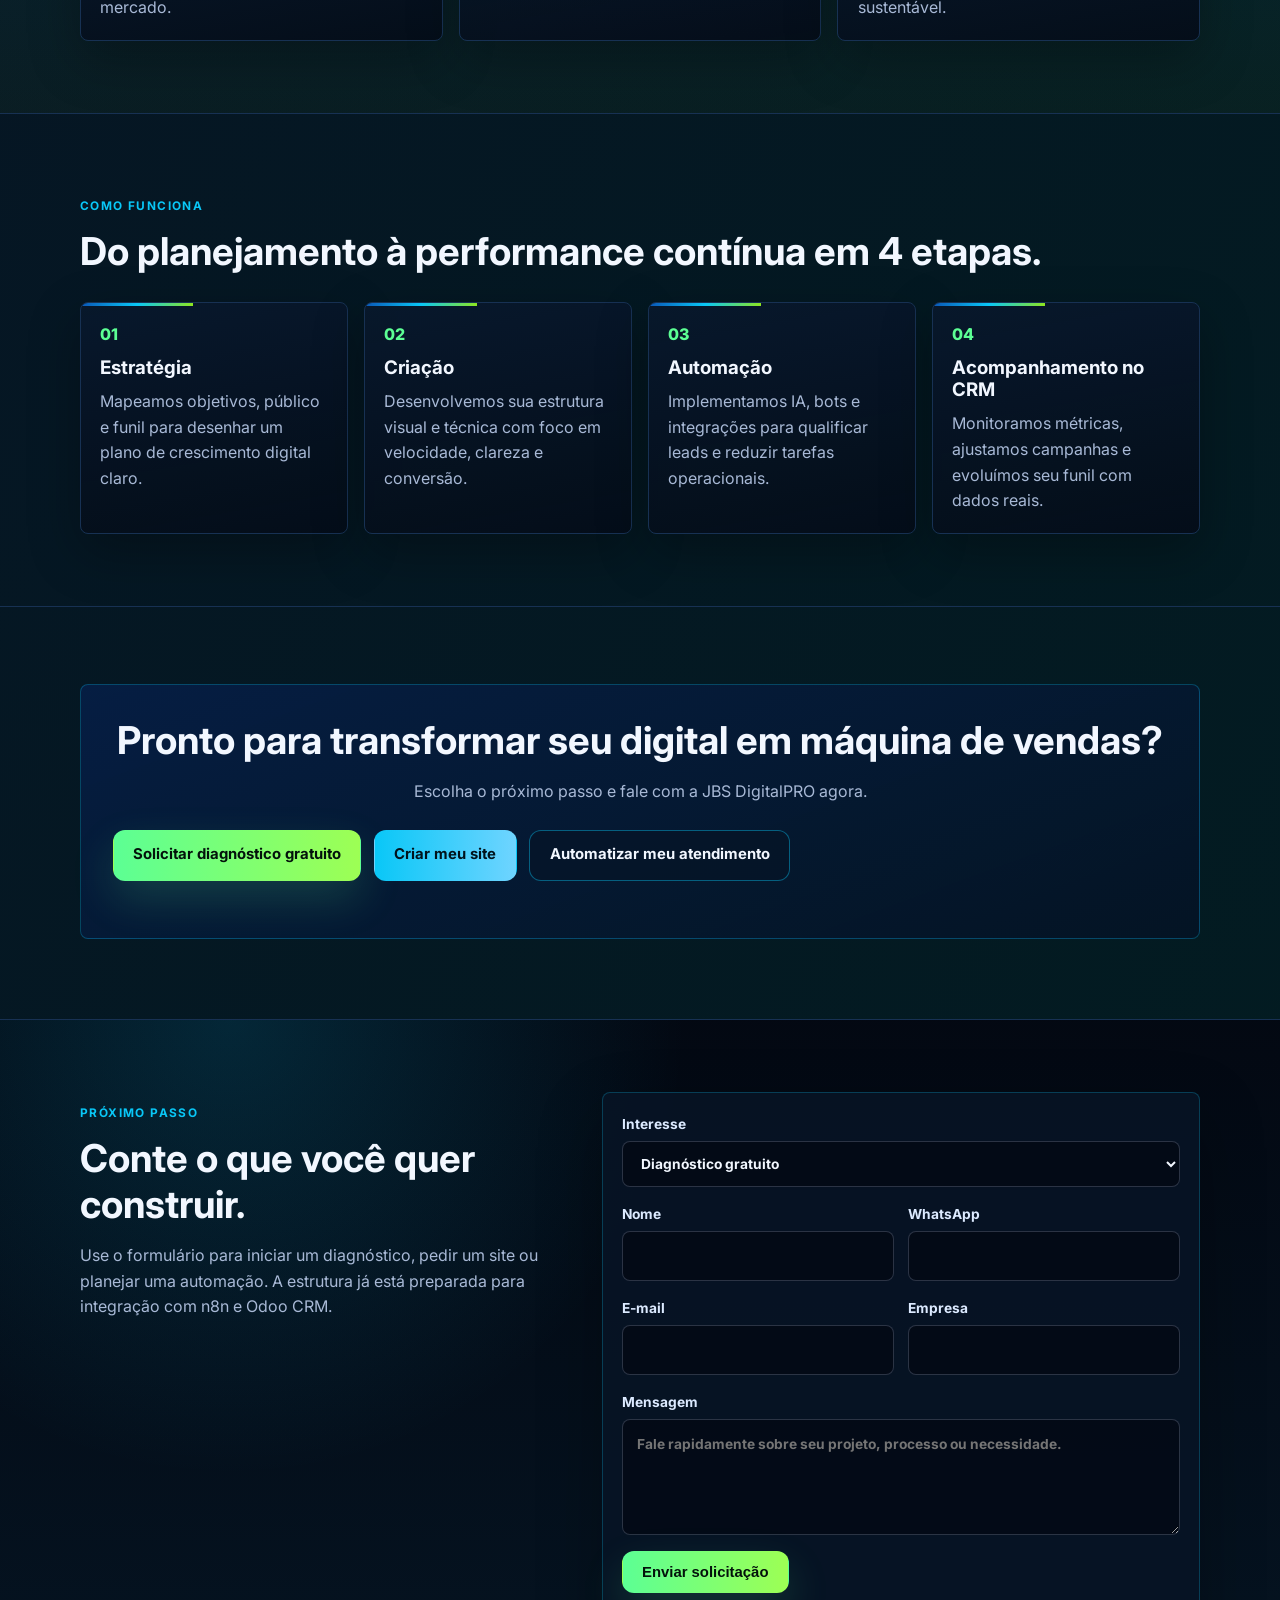
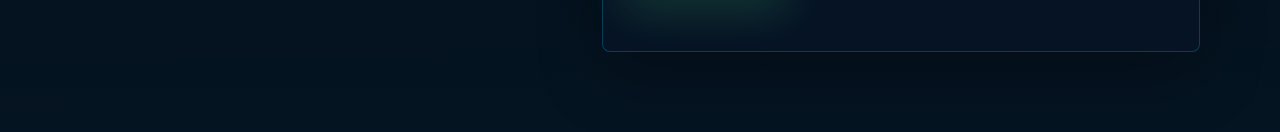
==== commit 9db0d8e2: "Ajustar identidade visual e formulario de leads" ====
--- a/index.html
+++ b/index.html
@@ -23,7 +23,7 @@
       <a class="logo" href="#topo" aria-label="JBS DigitalPRO - página inicial">
         <img class="site-logo" src="assets/img/logo-official-transparent.png" alt="JBS DigitalPRO" width="1200" height="476" />
       </a>
-      <a class="nav-cta" href="#contato">Solicitar diagnóstico gratuito</a>
+      <a class="nav-cta js-open-lead" href="#lead-form" data-intent="Diagnostico gratuito">Solicitar diagnóstico gratuito</a>
     </nav>
 
     <div class="hero-content container">
@@ -34,9 +34,9 @@
         atendimento automatizado e acompanhamento no CRM para escalar seu negócio com previsibilidade.
       </p>
       <div class="hero-actions">
-        <a class="btn btn-primary" href="#contato">Solicitar diagnóstico gratuito</a>
-        <a class="btn btn-secondary" href="#servicos">Criar meu site</a>
-        <a class="btn btn-ghost" href="#automacoes">Automatizar meu atendimento</a>
+        <a class="btn btn-primary js-open-lead" href="#lead-form" data-intent="Diagnostico gratuito">Solicitar diagnóstico gratuito</a>
+        <a class="btn btn-secondary js-open-lead" href="#lead-form" data-intent="Criar meu site">Criar meu site</a>
+        <a class="btn btn-ghost js-open-lead" href="#lead-form" data-intent="Automatizar atendimento">Automatizar meu atendimento</a>
       </div>
       <ul class="hero-proof">
         <li>Estratégia focada em ROI</li>
@@ -137,12 +137,67 @@
         <h2>Pronto para transformar seu digital em máquina de vendas?</h2>
         <p>Escolha o próximo passo e fale com a JBS DigitalPRO agora.</p>
         <div class="hero-actions">
-          <a class="btn btn-primary" href="#">Solicitar diagnóstico gratuito</a>
-          <a class="btn btn-secondary" href="#">Criar meu site</a>
-          <a class="btn btn-ghost" href="#">Automatizar meu atendimento</a>
-        </div>
+          <a class="btn btn-primary js-open-lead" href="#lead-form" data-intent="Diagnostico gratuito">Solicitar diagnóstico gratuito</a>
+          <a class="btn btn-secondary js-open-lead" href="#lead-form" data-intent="Criar meu site">Criar meu site</a>
+          <a class="btn btn-ghost js-open-lead" href="#lead-form" data-intent="Automatizar atendimento">Automatizar meu atendimento</a>
+        </div>
+      </div>
+    </section>
+
+    <section class="lead-panel" id="lead-form" aria-labelledby="lead-title">
+      <div class="container lead-layout">
+        <div>
+          <p class="eyebrow">Próximo passo</p>
+          <h2 id="lead-title">Conte o que você quer construir.</h2>
+          <p>
+            Use o formulário para iniciar um diagnóstico, pedir um site ou planejar uma automação.
+            A estrutura já está preparada para integração com n8n e Odoo CRM.
+          </p>
+        </div>
+        <form class="lead-form" data-lead-form>
+          <input type="hidden" name="origem" value="site-jbsdigitalpro" />
+          <label>
+            Interesse
+            <select name="interesse" data-lead-intent required>
+              <option value="Diagnostico gratuito">Diagnóstico gratuito</option>
+              <option value="Criar meu site">Criar meu site</option>
+              <option value="Automatizar atendimento">Automatizar meu atendimento</option>
+              <option value="Integrar Odoo e n8n">Integrar Odoo e n8n</option>
+            </select>
+          </label>
+          <div class="form-row">
+            <label>
+              Nome
+              <input name="nome" type="text" autocomplete="name" required />
+            </label>
+            <label>
+              WhatsApp
+              <input name="whatsapp" type="tel" autocomplete="tel" required />
+            </label>
+          </div>
+          <div class="form-row">
+            <label>
+              E-mail
+              <input name="email" type="email" autocomplete="email" />
+            </label>
+            <label>
+              Empresa
+              <input name="empresa" type="text" autocomplete="organization" />
+            </label>
+          </div>
+          <label>
+            Mensagem
+            <textarea name="mensagem" rows="4" placeholder="Fale rapidamente sobre seu projeto, processo ou necessidade."></textarea>
+          </label>
+          <button class="btn btn-primary" type="submit">Enviar solicitação</button>
+          <p class="form-status" data-form-status role="status" aria-live="polite"></p>
+        </form>
       </div>
     </section>
   </main>
+  <script>
+    window.JBSDIGITALPRO_WEBHOOK_URL = '';
+  </script>
+  <script src="script.js"></script>
 </body>
 </html>
--- a/styles.css
+++ b/styles.css
@@ -1,15 +1,17 @@
 :root {
-  --bg: #070b12;
-  --panel: #101826;
+  --bg: #030812;
+  --surface: #071426;
+  --panel: #0b1728;
   --text: #f2f7ff;
-  --muted: #98a8c4;
-  --neon: #39ff94;
-  --electric: #00a3b5;
-  --purple: #7c4dff;
-  --brand-blue: #0f4c81;
-  --brand-gold: #f5a623;
-  --border: #1e2d47;
-  --focus: #f5a623;
+  --muted: #a8b9d6;
+  --neon: #5cff94;
+  --lime: #8ee61f;
+  --electric: #09c7f7;
+  --blue: #0a57b7;
+  --deep-blue: #061f47;
+  --border: #173153;
+  --focus: #8ee61f;
+  --shadow: rgba(0, 0, 0, 0.28);
 }
 
 * { box-sizing: border-box; }
@@ -18,8 +20,9 @@
   margin: 0;
   font-family: 'Inter', sans-serif;
   background:
-    radial-gradient(circle at 12% -20%, rgba(124, 77, 255, 0.35), transparent 50%),
-    radial-gradient(circle at 80% 0, rgba(0, 163, 181, 0.25), transparent 48%),
+    radial-gradient(circle at 16% -18%, rgba(10, 87, 183, 0.38), transparent 42%),
+    radial-gradient(circle at 82% -8%, rgba(9, 199, 247, 0.18), transparent 44%),
+    linear-gradient(120deg, rgba(7, 20, 38, 0.95), rgba(2, 30, 34, 0.92)),
     var(--bg);
   color: var(--text);
   line-height: 1.6;
@@ -31,7 +34,7 @@
 }
 
 .hero {
-  padding: 1.2rem 0 4.5rem;
+  padding: 0.95rem 0 4.1rem;
   border-bottom: 1px solid var(--border);
 }
 
@@ -40,7 +43,7 @@
   justify-content: space-between;
   align-items: center;
   gap: 1rem;
-  padding-bottom: 2.2rem;
+  padding-bottom: 1.65rem;
 }
 
 .logo {
@@ -52,19 +55,20 @@
 
 .site-logo {
   display: block;
-  width: min(240px, 58vw);
+  width: min(174px, 50vw);
   height: auto;
   object-fit: contain;
 }
 
 .nav-cta {
   color: #03120b;
-  background: linear-gradient(90deg, var(--neon), #6dffbf);
+  background: linear-gradient(90deg, var(--neon), #8dffcb);
   padding: 0.65rem 1rem;
   border-radius: 999px;
   text-decoration: none;
   font-weight: 700;
   font-size: 0.85rem;
+  box-shadow: 0 14px 36px rgba(92, 255, 148, 0.16);
 }
 
 .eyebrow {
@@ -100,11 +104,14 @@
   font-weight: 700;
   font-size: 0.93rem;
   border: 1px solid transparent;
+  cursor: pointer;
+  transition: transform 160ms ease, border-color 160ms ease, box-shadow 160ms ease;
 }
 
 .btn-primary {
   color: #03120b;
-  background: linear-gradient(90deg, var(--neon), #89ffc7);
+  background: linear-gradient(90deg, var(--neon), #9dff54);
+  box-shadow: 0 18px 44px rgba(92, 255, 148, 0.16);
 }
 
 .btn-secondary {
@@ -114,8 +121,8 @@
 
 .btn-ghost {
   color: var(--text);
-  border-color: #3f5390;
-  background: rgba(16, 24, 38, 0.8);
+  border-color: rgba(9, 199, 247, 0.42);
+  background: rgba(7, 20, 38, 0.62);
 }
 
 .nav-cta:hover,
@@ -155,12 +162,13 @@
 .service-card,
 .benefit-card,
 .step-card {
-  background: linear-gradient(170deg, rgba(20, 32, 52, 0.95), rgba(11, 18, 30, 0.9));
+  background: linear-gradient(170deg, rgba(8, 24, 44, 0.96), rgba(4, 12, 24, 0.92));
   border: 1px solid var(--border);
-  border-radius: 18px;
+  border-radius: 8px;
   padding: 1.2rem;
   position: relative;
   overflow: hidden;
+  box-shadow: 0 18px 52px var(--shadow);
 }
 
 .service-card::before,
@@ -171,7 +179,7 @@
   inset: 0 auto auto 0;
   width: 42%;
   height: 3px;
-  background: linear-gradient(90deg, var(--electric), var(--purple), var(--neon));
+  background: linear-gradient(90deg, var(--blue), var(--electric), var(--lime));
 }
 
 .service-card p,
@@ -179,7 +187,7 @@
 .step-card p { color: var(--muted); margin: 0; }
 
 .benefits-wrap {
-  background: linear-gradient(180deg, rgba(124, 77, 255, 0.08), rgba(0, 163, 181, 0.04));
+  background: linear-gradient(180deg, rgba(9, 199, 247, 0.08), rgba(142, 230, 31, 0.035));
   border-top: 1px solid var(--border);
   border-bottom: 1px solid var(--border);
 }
@@ -198,17 +206,102 @@
 }
 
 .final-cta-content {
-  background: linear-gradient(160deg, rgba(15, 29, 48, 0.92), rgba(19, 27, 45, 0.92));
-  border: 1px solid #2c3f65;
-  border-radius: 24px;
+  background: linear-gradient(160deg, rgba(6, 31, 71, 0.88), rgba(4, 20, 36, 0.94));
+  border: 1px solid rgba(9, 199, 247, 0.28);
+  border-radius: 8px;
   padding: 2rem;
   text-align: center;
 }
 
 .final-cta-content p { color: var(--muted); }
+
+.lead-panel {
+  padding: 4.5rem 0 5rem;
+  background:
+    radial-gradient(circle at 18% 0, rgba(9, 199, 247, 0.16), transparent 36%),
+    linear-gradient(180deg, rgba(3, 8, 18, 0.98), rgba(5, 20, 34, 0.98));
+  border-top: 1px solid var(--border);
+}
+
+.lead-layout {
+  display: grid;
+  grid-template-columns: minmax(0, 0.9fr) minmax(320px, 1.1fr);
+  gap: 2rem;
+  align-items: start;
+}
+
+.lead-layout > div > p:not(.eyebrow) {
+  color: var(--muted);
+  max-width: 520px;
+}
+
+.lead-form {
+  display: grid;
+  gap: 1rem;
+  background: rgba(7, 20, 38, 0.86);
+  border: 1px solid rgba(9, 199, 247, 0.24);
+  border-radius: 8px;
+  padding: 1.2rem;
+  box-shadow: 0 24px 64px var(--shadow);
+}
+
+.lead-form label {
+  display: grid;
+  gap: 0.4rem;
+  color: #dceaff;
+  font-size: 0.86rem;
+  font-weight: 700;
+}
+
+.form-row {
+  display: grid;
+  grid-template-columns: repeat(2, minmax(0, 1fr));
+  gap: 0.9rem;
+}
+
+.lead-form input,
+.lead-form select,
+.lead-form textarea {
+  width: 100%;
+  border: 1px solid rgba(168, 185, 214, 0.24);
+  border-radius: 8px;
+  background: rgba(3, 8, 18, 0.72);
+  color: var(--text);
+  font: inherit;
+  padding: 0.8rem 0.9rem;
+}
+
+.lead-form textarea {
+  resize: vertical;
+  min-height: 112px;
+}
+
+.lead-form input:focus,
+.lead-form select:focus,
+.lead-form textarea:focus {
+  border-color: var(--electric);
+  outline: 3px solid rgba(9, 199, 247, 0.16);
+}
+
+.lead-form button {
+  justify-self: start;
+}
+
+.form-status {
+  min-height: 1.4rem;
+  margin: 0;
+  color: var(--muted);
+  font-size: 0.9rem;
+}
+
+.form-status.is-ready { color: var(--neon); }
 
 @media (max-width: 740px) {
   .nav { flex-direction: column; align-items: flex-start; }
   .hero { padding-top: 1rem; }
   .btn { width: 100%; text-align: center; }
-}
+  .site-logo { width: min(156px, 54vw); }
+  .lead-layout,
+  .form-row { grid-template-columns: 1fr; }
+  .lead-form button { width: 100%; }
+}
